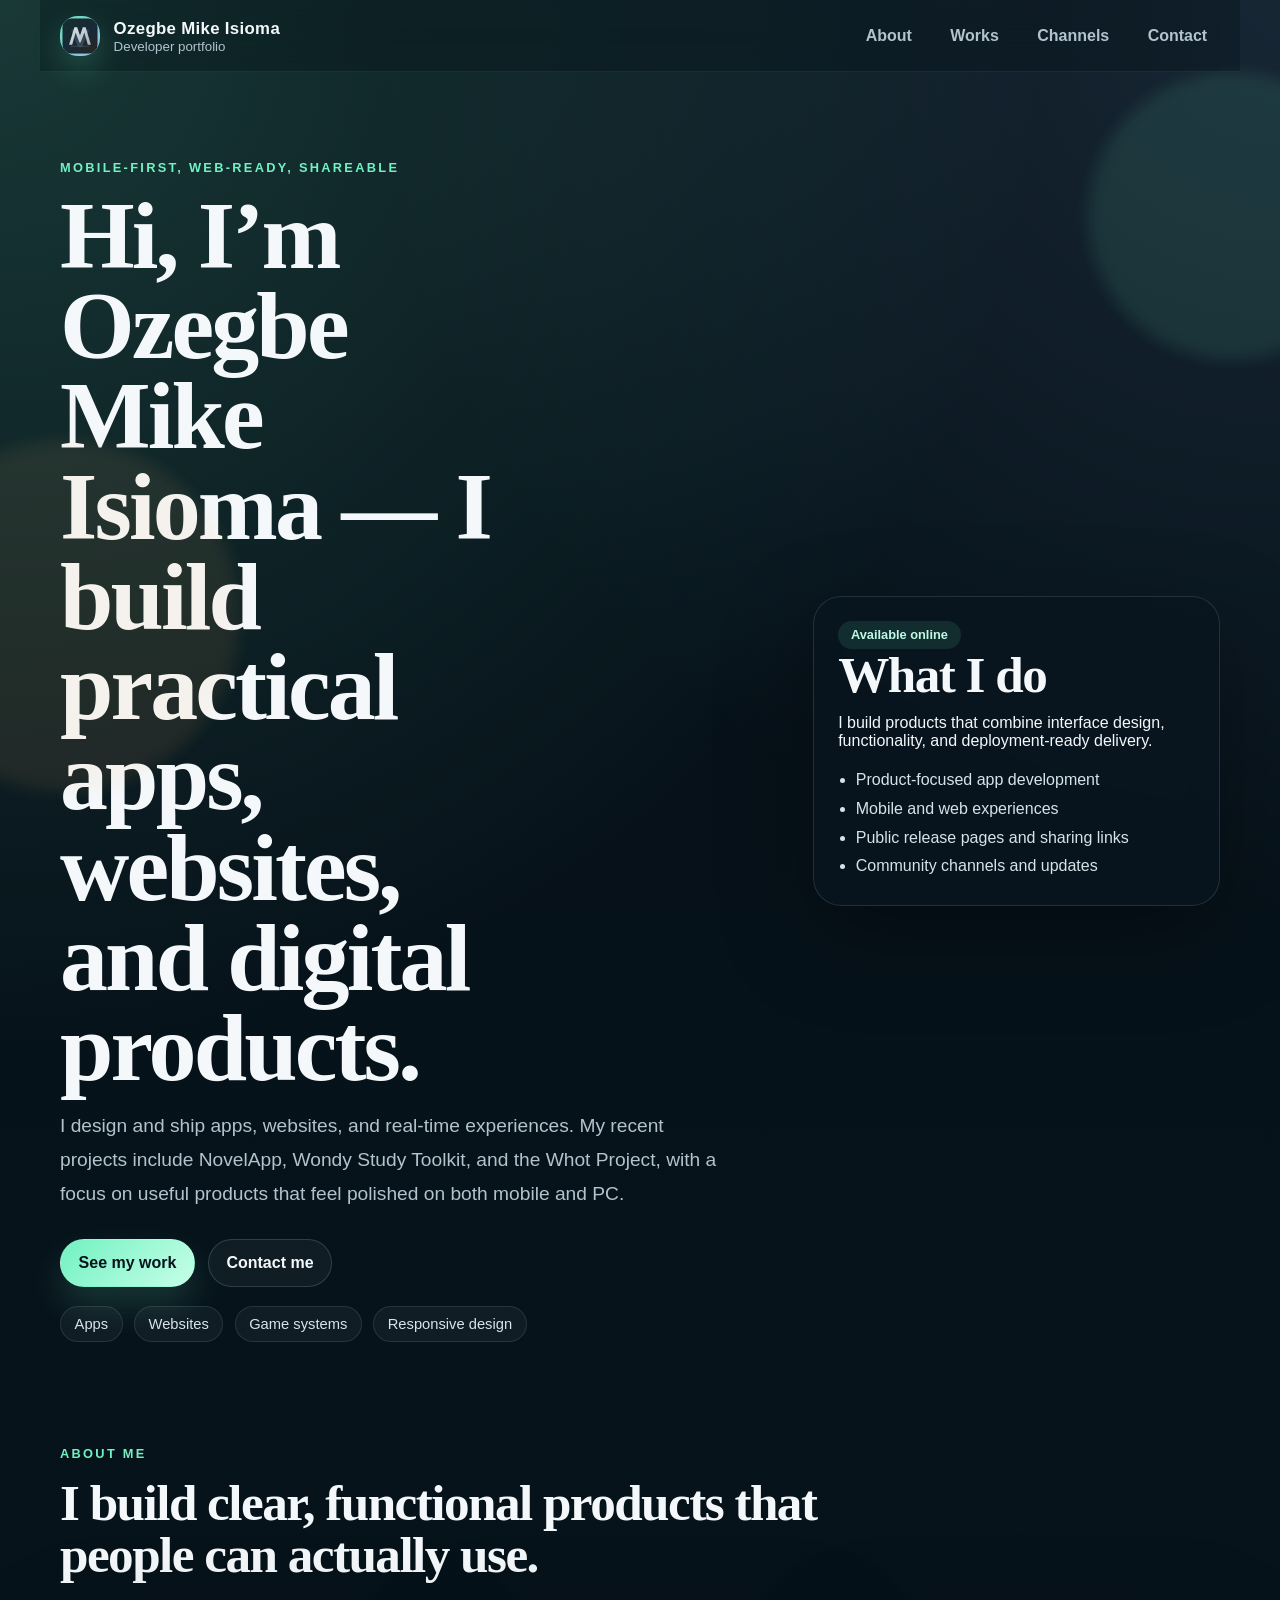
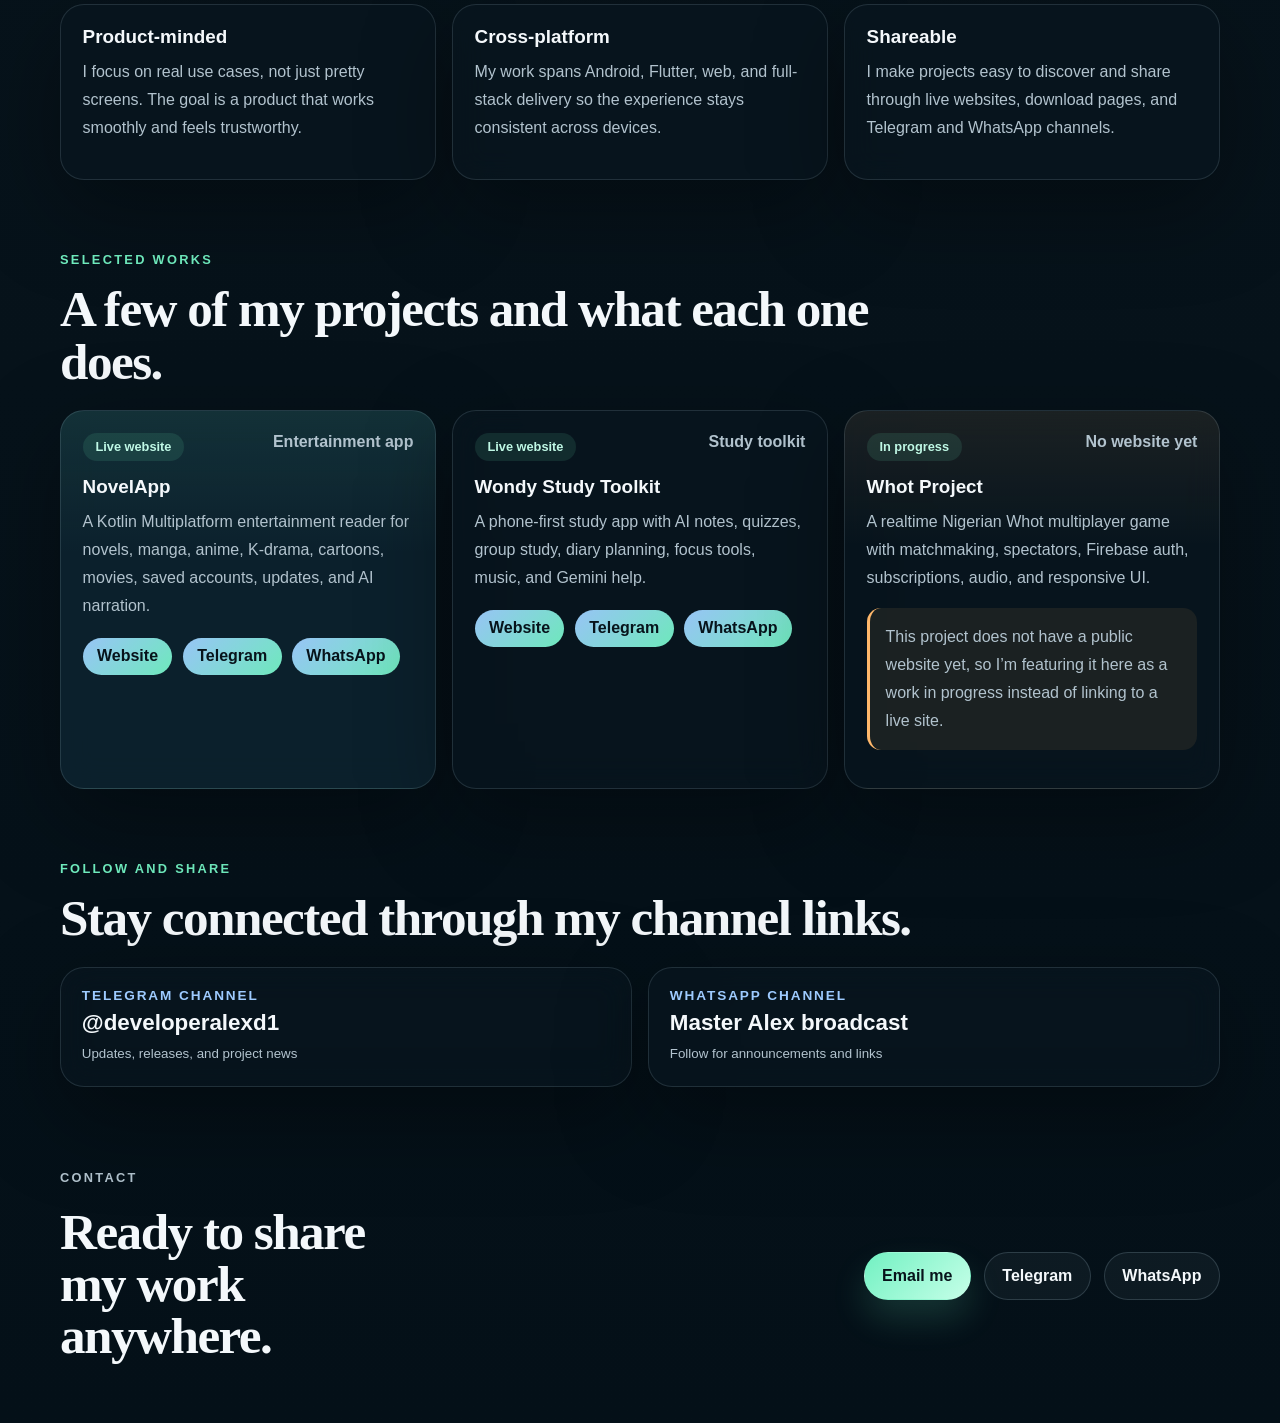
==== index.html @ 872a6bdc "Update portfolio metadata and branding" ====
<!doctype html>
<html lang="en">

<head>
    <meta charset="utf-8" />
    <meta name="viewport" content="width=device-width, initial-scale=1" />
    <meta name="robots" content="index, follow" />
    <meta name="googlebot" content="index, follow" />
    <meta name="description" content="Ozegbe Mike Isioma builds mobile and web products, including NovelApp, Wondy Study Toolkit, and the Whot Project." />
    <meta name="theme-color" content="#07131b" />
    <meta property="og:title" content="Ozegbe Mike Isioma | Builder of Apps, Websites, and Games" />
    <meta name="twitter:title" content="Ozegbe Mike Isioma | Builder of Apps, Websites, and Games" />
    <title>Ozegbe Mike Isioma | Builder of Apps, Websites, and Games</title>
    <link rel="icon" href="logo.svg" type="image/svg+xml" />
    <link rel="stylesheet" href="styles.css" />
</head>

<body>
    <div class="page-shell">
        <header class="topbar">
            <a class="brand" href="#top">
                <img class="brand-mark" src="logo.svg" alt="Ozegbe Mike Isioma logo" width="40" height="40" />
                <span>
            <strong>Ozegbe Mike Isioma</strong>
            <small>Developer portfolio</small>
          </span>
            </a>
            <nav class="nav-links" aria-label="Primary">
                <a href="#about">About</a>
                <a href="#works">Works</a>
                <a href="#channels">Channels</a>
                <a href="#contact">Contact</a>
            </nav>
        </header>

        <main id="top">
            <section class="hero">
                <div class="hero-copy">
                    <p class="eyebrow">Mobile-first, web-ready, shareable</p>
                    <h1>Hi, I’m Ozegbe Mike Isioma — I build practical apps, websites, and digital products.</h1>
                    <p class="hero-text">
                        I design and ship apps, websites, and real-time experiences. My recent projects include NovelApp, Wondy Study Toolkit, and the Whot Project, with a focus on useful products that feel polished on both mobile and PC.
                    </p>
                    <div class="hero-actions">
                        <a class="button button-primary" href="#works">See my work</a>
                        <a class="button button-secondary" href="#contact">Contact me</a>
                    </div>
                    <div class="hero-pills" aria-label="Quick facts">
                        <span>Apps</span>
                        <span>Websites</span>
                        <span>Game systems</span>
                        <span>Responsive design</span>
                    </div>
                </div>

                <aside class="hero-card" aria-label="Profile summary">
                    <div class="card-badge">Available online</div>
                    <h2>What I do</h2>
                    <p>
                        I build products that combine interface design, functionality, and deployment-ready delivery.
                    </p>
                    <ul class="summary-list">
                        <li>Product-focused app development</li>
                        <li>Mobile and web experiences</li>
                        <li>Public release pages and sharing links</li>
                        <li>Community channels and updates</li>
                    </ul>
                </aside>
            </section>

            <section class="section" id="about">
                <div class="section-heading">
                    <p class="eyebrow">About me</p>
                    <h2>I build clear, functional products that people can actually use.</h2>
                </div>
                <div class="about-grid">
                    <article class="info-card">
                        <h3>Product-minded</h3>
                        <p>
                            I focus on real use cases, not just pretty screens. The goal is a product that works smoothly and feels trustworthy.
                        </p>
                    </article>
                    <article class="info-card">
                        <h3>Cross-platform</h3>
                        <p>
                            My work spans Android, Flutter, web, and full-stack delivery so the experience stays consistent across devices.
                        </p>
                    </article>
                    <article class="info-card">
                        <h3>Shareable</h3>
                        <p>
                            I make projects easy to discover and share through live websites, download pages, and Telegram and WhatsApp channels.
                        </p>
                    </article>
                </div>
            </section>

            <section class="section" id="works">
                <div class="section-heading">
                    <p class="eyebrow">Selected works</p>
                    <h2>A few of my projects and what each one does.</h2>
                </div>

                <div class="works-grid">
                    <article class="work-card work-card-primary">
                        <div class="work-header">
                            <span class="work-tag">Live website</span>
                            <span class="work-meta">Entertainment app</span>
                        </div>
                        <h3>NovelApp</h3>
                        <p>
                            A Kotlin Multiplatform entertainment reader for novels, manga, anime, K-drama, cartoons, movies, saved accounts, updates, and AI narration.
                        </p>
                        <div class="work-links">
                            <a href="https://novelapp1.onrender.com" target="_blank" rel="noopener noreferrer">Website</a>
                            <a href="https://t.me/developeralexd1" target="_blank" rel="noopener noreferrer">Telegram</a>
                            <a href="https://whatsapp.com/channel/0029Vb8fgDa2P59cCnEkWW3I" target="_blank" rel="noopener noreferrer">WhatsApp</a>
                        </div>
                    </article>

                    <article class="work-card">
                        <div class="work-header">
                            <span class="work-tag">Live website</span>
                            <span class="work-meta">Study toolkit</span>
                        </div>
                        <h3>Wondy Study Toolkit</h3>
                        <p>
                            A phone-first study app with AI notes, quizzes, group study, diary planning, focus tools, music, and Gemini help.
                        </p>
                        <div class="work-links">
                            <a href="https://wondystudykit.onrender.com" target="_blank" rel="noopener noreferrer">Website</a>
                            <a href="https://t.me/developeralexd1" target="_blank" rel="noopener noreferrer">Telegram</a>
                            <a href="https://whatsapp.com/channel/0029Vb8fgDa2P59cCnEkWW3I" target="_blank" rel="noopener noreferrer">WhatsApp</a>
                        </div>
                    </article>

                    <article class="work-card work-card-muted">
                        <div class="work-header">
                            <span class="work-tag">In progress</span>
                            <span class="work-meta">No website yet</span>
                        </div>
                        <h3>Whot Project</h3>
                        <p>
                            A realtime Nigerian Whot multiplayer game with matchmaking, spectators, Firebase auth, subscriptions, audio, and responsive UI.
                        </p>
                        <p class="note">
                            This project does not have a public website yet, so I’m featuring it here as a work in progress instead of linking to a live site.
                        </p>
                    </article>
                </div>
            </section>

            <section class="section section-split" id="channels">
                <div class="section-heading">
                    <p class="eyebrow">Follow and share</p>
                    <h2>Stay connected through my channel links.</h2>
                </div>

                <div class="channel-grid">
                    <a class="channel-card" href="https://t.me/developeralexd1" target="_blank" rel="noopener noreferrer">
                        <span>Telegram channel</span>
                        <strong>@developeralexd1</strong>
                        <small>Updates, releases, and project news</small>
                    </a>
                    <a class="channel-card" href="https://whatsapp.com/channel/0029Vb8fgDa2P59cCnEkWW3I" target="_blank" rel="noopener noreferrer">
                        <span>WhatsApp channel</span>
                        <strong>Master Alex broadcast</strong>
                        <small>Follow for announcements and links</small>
                    </a>
                </div>
            </section>
        </main>

        <footer class="footer" id="contact">
            <div>
                <p class="eyebrow">Contact</p>
                <h2>Ready to share my work anywhere.</h2>
            </div>
            <div class="footer-actions">
                <a class="button button-primary" href="mailto:masteralexleoreevesd1@gmail.com">Email me</a>
                <a class="button button-secondary" href="https://t.me/developeralexd1" target="_blank" rel="noopener noreferrer">Telegram</a>
                <a class="button button-secondary" href="https://whatsapp.com/channel/0029Vb8fgDa2P59cCnEkWW3I" target="_blank" rel="noopener noreferrer">WhatsApp</a>
            </div>
        </footer>
    </div>
</body>

</html>
---- styles.css ----
:root {
    color-scheme: dark;
    --bg: #07131b;
    --bg-alt: #0d1d29;
    --panel: rgba(9, 22, 31, 0.76);
    --panel-strong: rgba(13, 34, 46, 0.92);
    --line: rgba(188, 219, 229, 0.14);
    --text: #f4f8fb;
    --muted: #b2c3ce;
    --accent: #72f1c2;
    --accent-2: #ffb86b;
    --accent-3: #9ecbff;
    --shadow: 0 30px 90px rgba(0, 0, 0, 0.35);
}

* {
    box-sizing: border-box;
}

html {
    scroll-behavior: smooth;
}

body {
    margin: 0;
    min-height: 100vh;
    color: var(--text);
    background: radial-gradient(circle at top left, rgba(114, 241, 194, 0.18), transparent 32%), radial-gradient(circle at top right, rgba(158, 203, 255, 0.12), transparent 28%), linear-gradient(180deg, #051018 0%, var(--bg) 48%, #041018 100%);
    font-family: "Avenir Next", "Segoe UI", "Trebuchet MS", sans-serif;
}

a {
    color: inherit;
}

.page-shell {
    position: relative;
    overflow: hidden;
}

.page-shell::before,
.page-shell::after {
    content: "";
    position: fixed;
    inset: auto;
    pointer-events: none;
    filter: blur(8px);
    opacity: 0.85;
}

.page-shell::before {
    top: 8%;
    right: -6rem;
    width: 18rem;
    height: 18rem;
    border-radius: 50%;
    background: rgba(114, 241, 194, 0.12);
}

.page-shell::after {
    bottom: 12%;
    left: -7rem;
    width: 22rem;
    height: 22rem;
    border-radius: 50%;
    background: rgba(255, 184, 107, 0.1);
}

.topbar,
.hero,
.section,
.footer {
    width: min(1160px, calc(100% - 32px));
    margin: 0 auto;
}

.topbar {
    display: flex;
    align-items: center;
    justify-content: space-between;
    gap: 1rem;
    position: sticky;
    top: 0;
    z-index: 10;
    padding: 1rem 0;
    backdrop-filter: blur(18px);
}

.topbar::before {
    content: "";
    position: absolute;
    inset: 0 -20px;
    border-bottom: 1px solid rgba(188, 219, 229, 0.08);
    background: rgba(5, 16, 24, 0.32);
    z-index: -1;
}

.brand {
    display: inline-flex;
    align-items: center;
    gap: 0.85rem;
    text-decoration: none;
}

.brand strong {
    display: block;
    font-size: 1.05rem;
    letter-spacing: 0.02em;
}

.brand small {
    display: block;
    color: var(--muted);
}

.brand-mark {
    width: 2.5rem;
    height: 2.5rem;
    border-radius: 18px;
    display: block;
    object-fit: cover;
    background: linear-gradient(135deg, rgba(114, 241, 194, 0.92), rgba(158, 203, 255, 0.92));
    box-shadow: 0 12px 30px rgba(114, 241, 194, 0.22);
}

.nav-links {
    display: flex;
    flex-wrap: wrap;
    gap: 0.8rem;
}

.nav-links a {
    color: var(--muted);
    text-decoration: none;
    font-weight: 600;
    padding: 0.55rem 0.8rem;
    border-radius: 999px;
    transition: color 160ms ease, background 160ms ease;
}

.nav-links a:hover,
.nav-links a:focus-visible {
    color: var(--text);
    background: rgba(188, 219, 229, 0.08);
}

.hero {
    display: grid;
    grid-template-columns: minmax(0, 1.3fr) minmax(280px, 0.75fr);
    gap: clamp(1.5rem, 4vw, 3rem);
    align-items: center;
    padding: clamp(2.5rem, 7vw, 5.5rem) 0 2rem;
}

.eyebrow {
    margin: 0 0 1rem;
    color: var(--accent);
    font-size: 0.8rem;
    letter-spacing: 0.18em;
    text-transform: uppercase;
    font-weight: 800;
}

h1,
h2,
h3,
p {
    margin-top: 0;
}

h1,
h2 {
    font-family: "Iowan Old Style", "Palatino Linotype", "Book Antiqua", Georgia, serif;
    letter-spacing: -0.03em;
}

h1 {
    margin-bottom: 1rem;
    font-size: clamp(3rem, 7.5vw, 6.9rem);
    line-height: 0.94;
    max-width: 10ch;
}

h2 {
    margin-bottom: 0.8rem;
    font-size: clamp(2rem, 4vw, 3.5rem);
    line-height: 1.02;
}

h3 {
    margin-bottom: 0.6rem;
    font-size: 1.18rem;
}

.hero-text,
.info-card p,
.work-card p,
.channel-card small,
.footer p {
    color: var(--muted);
    line-height: 1.75;
}

.hero-text {
    font-size: clamp(1.02rem, 1.5vw, 1.2rem);
    max-width: 62ch;
}

.hero-actions,
.footer-actions {
    display: flex;
    flex-wrap: wrap;
    gap: 0.8rem;
    margin: 1.8rem 0 1.2rem;
}

.button {
    display: inline-flex;
    align-items: center;
    justify-content: center;
    min-height: 3rem;
    padding: 0 1.1rem;
    border-radius: 999px;
    text-decoration: none;
    font-weight: 700;
    border: 1px solid transparent;
    transition: transform 160ms ease, background 160ms ease, border-color 160ms ease;
}

.button:hover,
.button:focus-visible {
    transform: translateY(-1px);
}

.button-primary {
    color: #07131b;
    background: linear-gradient(135deg, var(--accent), #c6ffe8);
    box-shadow: 0 18px 35px rgba(114, 241, 194, 0.16);
}

.button-secondary {
    color: var(--text);
    border-color: rgba(188, 219, 229, 0.18);
    background: rgba(188, 219, 229, 0.05);
}

.hero-pills {
    display: flex;
    flex-wrap: wrap;
    gap: 0.7rem;
}

.hero-pills span {
    padding: 0.55rem 0.85rem;
    border-radius: 999px;
    border: 1px solid rgba(188, 219, 229, 0.12);
    background: rgba(188, 219, 229, 0.05);
    color: #d7e5ea;
    font-size: 0.92rem;
}

.hero-card,
.info-card,
.work-card,
.channel-card {
    border: 1px solid var(--line);
    background: var(--panel);
    backdrop-filter: blur(16px);
    box-shadow: var(--shadow);
}

.hero-card {
    padding: 1.5rem;
    border-radius: 28px;
}

.card-badge,
.work-tag {
    display: inline-flex;
    align-items: center;
    gap: 0.35rem;
    padding: 0.42rem 0.8rem;
    border-radius: 999px;
    background: rgba(114, 241, 194, 0.11);
    color: #bff8e5;
    font-size: 0.8rem;
    font-weight: 700;
}

.summary-list {
    margin: 1rem 0 0;
    padding-left: 1.1rem;
    color: #d6e4e9;
    line-height: 1.8;
}

.section {
    padding: clamp(2.5rem, 6vw, 4.5rem) 0 0;
}

.section-heading {
    margin-bottom: 1.4rem;
    max-width: 54rem;
}

.about-grid,
.works-grid,
.channel-grid {
    display: grid;
    gap: 1rem;
}

.about-grid {
    grid-template-columns: repeat(3, minmax(0, 1fr));
}

.info-card,
.work-card,
.channel-card {
    border-radius: 24px;
}

.info-card {
    padding: 1.35rem;
}

.works-grid {
    grid-template-columns: repeat(3, minmax(0, 1fr));
}

.work-card {
    padding: 1.35rem;
}

.work-card-primary {
    background: linear-gradient(180deg, rgba(114, 241, 194, 0.08), transparent 38%), var(--panel-strong);
}

.work-card-muted {
    background: linear-gradient(180deg, rgba(255, 184, 107, 0.08), transparent 36%), var(--panel);
}

.work-header {
    display: flex;
    flex-wrap: wrap;
    justify-content: space-between;
    gap: 0.75rem;
    margin-bottom: 0.95rem;
}

.work-meta {
    color: var(--muted);
    font-weight: 700;
}

.work-links {
    display: flex;
    flex-wrap: wrap;
    gap: 0.65rem;
    margin-top: 1.1rem;
}

.work-links a {
    text-decoration: none;
    color: #07131b;
    background: linear-gradient(135deg, rgba(158, 203, 255, 0.96), rgba(114, 241, 194, 0.96));
    padding: 0.6rem 0.9rem;
    border-radius: 999px;
    font-weight: 700;
}

.note {
    margin-top: 1rem;
    padding: 0.95rem 1rem;
    border-left: 3px solid var(--accent-2);
    background: rgba(255, 184, 107, 0.08);
    border-radius: 14px;
    color: #f0d8b8;
}

.channel-grid {
    grid-template-columns: repeat(2, minmax(0, 1fr));
}

.channel-card {
    display: grid;
    gap: 0.4rem;
    padding: 1.3rem;
    text-decoration: none;
    transition: transform 160ms ease, border-color 160ms ease;
}

.channel-card:hover,
.channel-card:focus-visible {
    transform: translateY(-2px);
    border-color: rgba(114, 241, 194, 0.42);
}

.channel-card span {
    color: var(--accent-3);
    font-size: 0.85rem;
    letter-spacing: 0.14em;
    text-transform: uppercase;
    font-weight: 800;
}

.channel-card strong {
    font-size: 1.4rem;
}

.footer {
    display: flex;
    align-items: center;
    justify-content: space-between;
    gap: 1rem;
    padding: clamp(2.5rem, 7vw, 5rem) 0 3rem;
}

.footer h2 {
    max-width: 14ch;
}

@media (max-width: 920px) {
    .hero,
    .footer {
        grid-template-columns: 1fr;
        display: grid;
    }
    .about-grid,
    .works-grid {
        grid-template-columns: 1fr;
    }
    .channel-grid {
        grid-template-columns: 1fr;
    }
    .footer {
        justify-content: start;
    }
}

@media (max-width: 640px) {
    .topbar {
        align-items: flex-start;
        flex-direction: column;
    }
    .nav-links {
        width: 100%;
        gap: 0.45rem;
    }
    .nav-links a {
        padding-inline: 0;
    }
    .hero {
        padding-top: 1.8rem;
    }
    h1 {
        max-width: none;
    }
    .hero-card,
    .info-card,
    .work-card,
    .channel-card {
        border-radius: 20px;
    }
    .footer-actions,
    .hero-actions {
        flex-direction: column;
        align-items: stretch;
    }
}
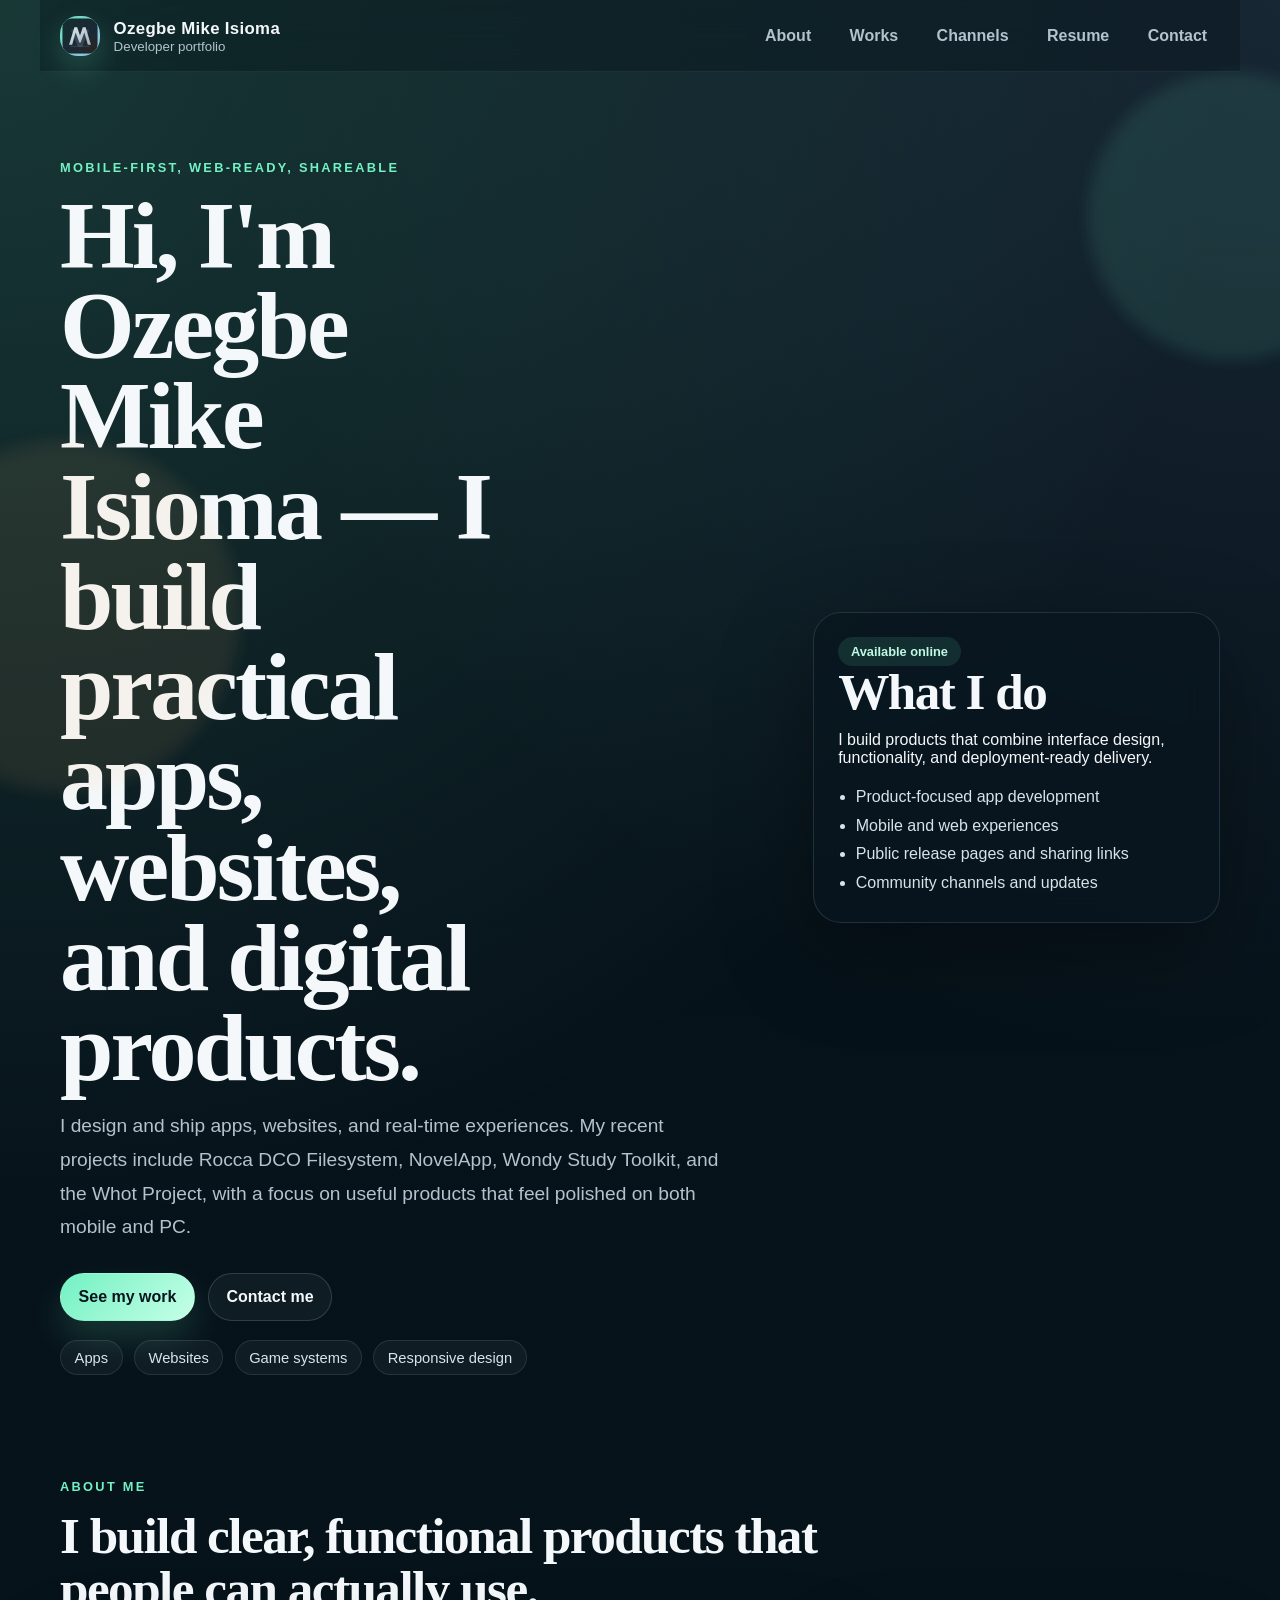
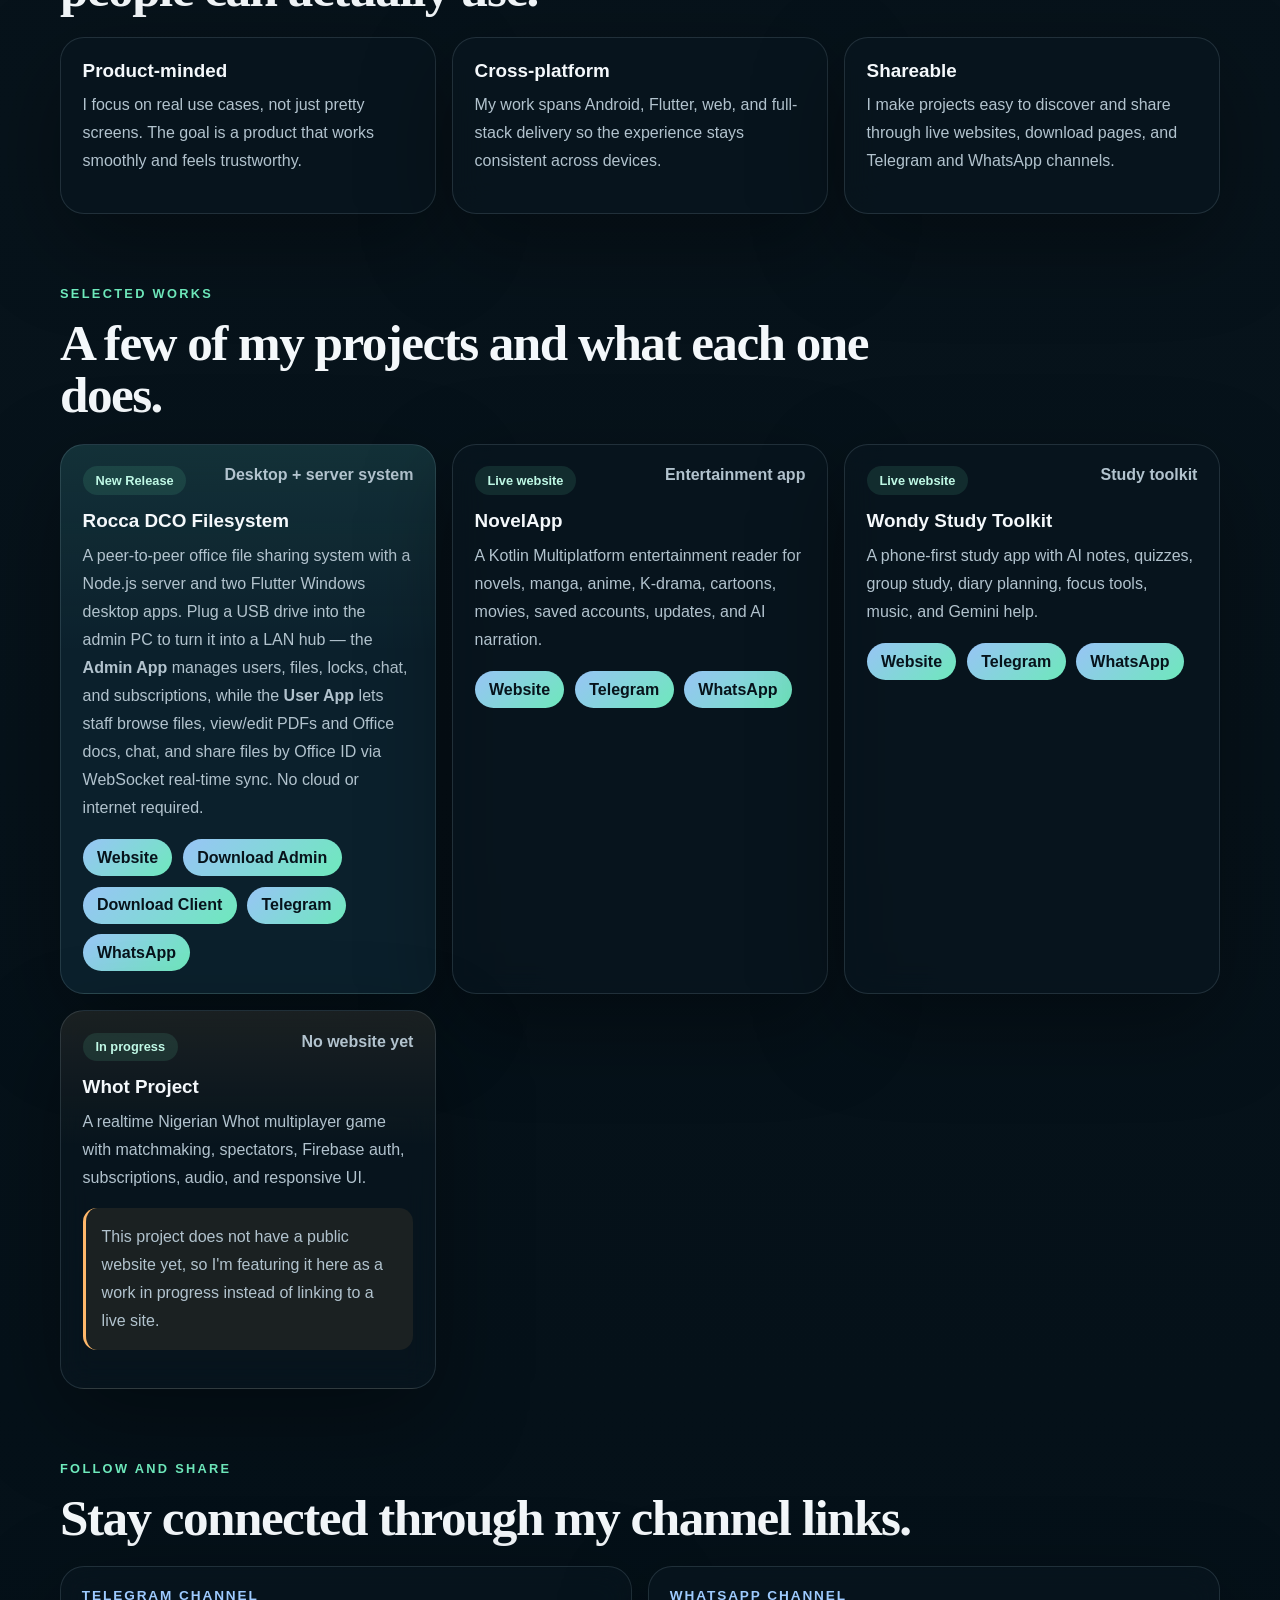
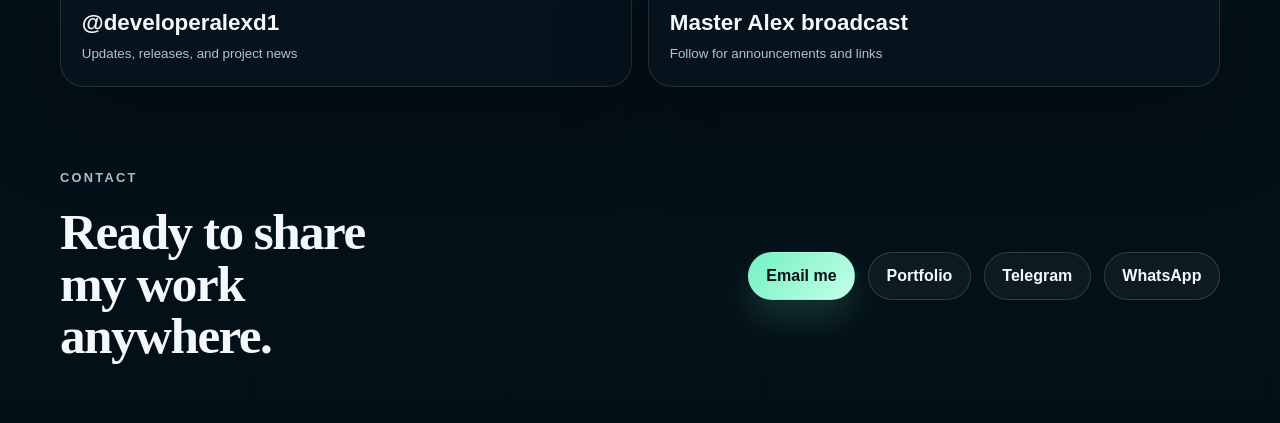
==== commit 5d67966c: "Add Rocca DCO portfolio updates, resume page with passport photo, and WhatsApp contact" ====
--- a/index.html
+++ b/index.html
@@ -6,7 +6,7 @@
     <meta name="viewport" content="width=device-width, initial-scale=1" />
     <meta name="robots" content="index, follow" />
     <meta name="googlebot" content="index, follow" />
-    <meta name="description" content="Ozegbe Mike Isioma builds mobile and web products, including NovelApp, Wondy Study Toolkit, and the Whot Project." />
+    <meta name="description" content="Ozegbe Mike Isioma builds mobile and web products, including Rocca DCO Filesystem, NovelApp, Wondy Study Toolkit, and the Whot Project." />
     <meta name="theme-color" content="#07131b" />
     <meta property="og:title" content="Ozegbe Mike Isioma | Builder of Apps, Websites, and Games" />
     <meta name="twitter:title" content="Ozegbe Mike Isioma | Builder of Apps, Websites, and Games" />
@@ -29,6 +29,7 @@
                 <a href="#about">About</a>
                 <a href="#works">Works</a>
                 <a href="#channels">Channels</a>
+                <a href="resume.html">Resume</a>
                 <a href="#contact">Contact</a>
             </nav>
         </header>
@@ -37,9 +38,9 @@
             <section class="hero">
                 <div class="hero-copy">
                     <p class="eyebrow">Mobile-first, web-ready, shareable</p>
-                    <h1>Hi, I’m Ozegbe Mike Isioma — I build practical apps, websites, and digital products.</h1>
+                    <h1>Hi, I'm Ozegbe Mike Isioma — I build practical apps, websites, and digital products.</h1>
                     <p class="hero-text">
-                        I design and ship apps, websites, and real-time experiences. My recent projects include NovelApp, Wondy Study Toolkit, and the Whot Project, with a focus on useful products that feel polished on both mobile and PC.
+                        I design and ship apps, websites, and real-time experiences. My recent projects include Rocca DCO Filesystem, NovelApp, Wondy Study Toolkit, and the Whot Project, with a focus on useful products that feel polished on both mobile and PC.
                     </p>
                     <div class="hero-actions">
                         <a class="button button-primary" href="#works">See my work</a>
@@ -102,7 +103,27 @@
                 </div>
 
                 <div class="works-grid">
+                    <!-- Rocca DCO Filesystem -->
                     <article class="work-card work-card-primary">
+                        <div class="work-header">
+                            <span class="work-tag">New Release</span>
+                            <span class="work-meta">Desktop + server system</span>
+                        </div>
+                        <h3>Rocca DCO Filesystem</h3>
+                        <p>
+                            A peer-to-peer office file sharing system with a Node.js server and two Flutter Windows desktop apps. Plug a USB drive into the admin PC to turn it into a LAN hub — the <strong>Admin App</strong> manages users, files, locks,
+                            chat, and subscriptions, while the <strong>User App</strong> lets staff browse files, view/edit PDFs and Office docs, chat, and share files by Office ID via WebSocket real-time sync. No cloud or internet required.
+                        </p>
+                        <div class="work-links">
+                            <a href="https://filesystem-575s.onrender.com" target="_blank" rel="noopener noreferrer">Website</a>
+                            <a href="https://filesystem-575s.onrender.com/Filesystem-admin.exe" target="_blank" rel="noopener noreferrer">Download Admin</a>
+                            <a href="https://filesystem-575s.onrender.com/Filesystem-client.exe" target="_blank" rel="noopener noreferrer">Download Client</a>
+                            <a href="https://t.me/developeralexd1" target="_blank" rel="noopener noreferrer">Telegram</a>
+                            <a href="https://whatsapp.com/channel/0029Vb8fgDa2P59cCnEkWW3I" target="_blank" rel="noopener noreferrer">WhatsApp</a>
+                        </div>
+                    </article>
+
+                    <article class="work-card">
                         <div class="work-header">
                             <span class="work-tag">Live website</span>
                             <span class="work-meta">Entertainment app</span>
@@ -144,7 +165,7 @@
                             A realtime Nigerian Whot multiplayer game with matchmaking, spectators, Firebase auth, subscriptions, audio, and responsive UI.
                         </p>
                         <p class="note">
-                            This project does not have a public website yet, so I’m featuring it here as a work in progress instead of linking to a live site.
+                            This project does not have a public website yet, so I'm featuring it here as a work in progress instead of linking to a live site.
                         </p>
                     </article>
                 </div>
@@ -178,8 +199,9 @@
             </div>
             <div class="footer-actions">
                 <a class="button button-primary" href="mailto:masteralexleoreevesd1@gmail.com">Email me</a>
+                <a class="button button-secondary" href="https://developeralexd1.netlify.app" target="_blank" rel="noopener noreferrer">Portfolio</a>
                 <a class="button button-secondary" href="https://t.me/developeralexd1" target="_blank" rel="noopener noreferrer">Telegram</a>
-                <a class="button button-secondary" href="https://whatsapp.com/channel/0029Vb8fgDa2P59cCnEkWW3I" target="_blank" rel="noopener noreferrer">WhatsApp</a>
+                <a class="button button-secondary" href="https://wa.me/2348071229801" target="_blank" rel="noopener noreferrer">WhatsApp</a>
             </div>
         </footer>
     </div>
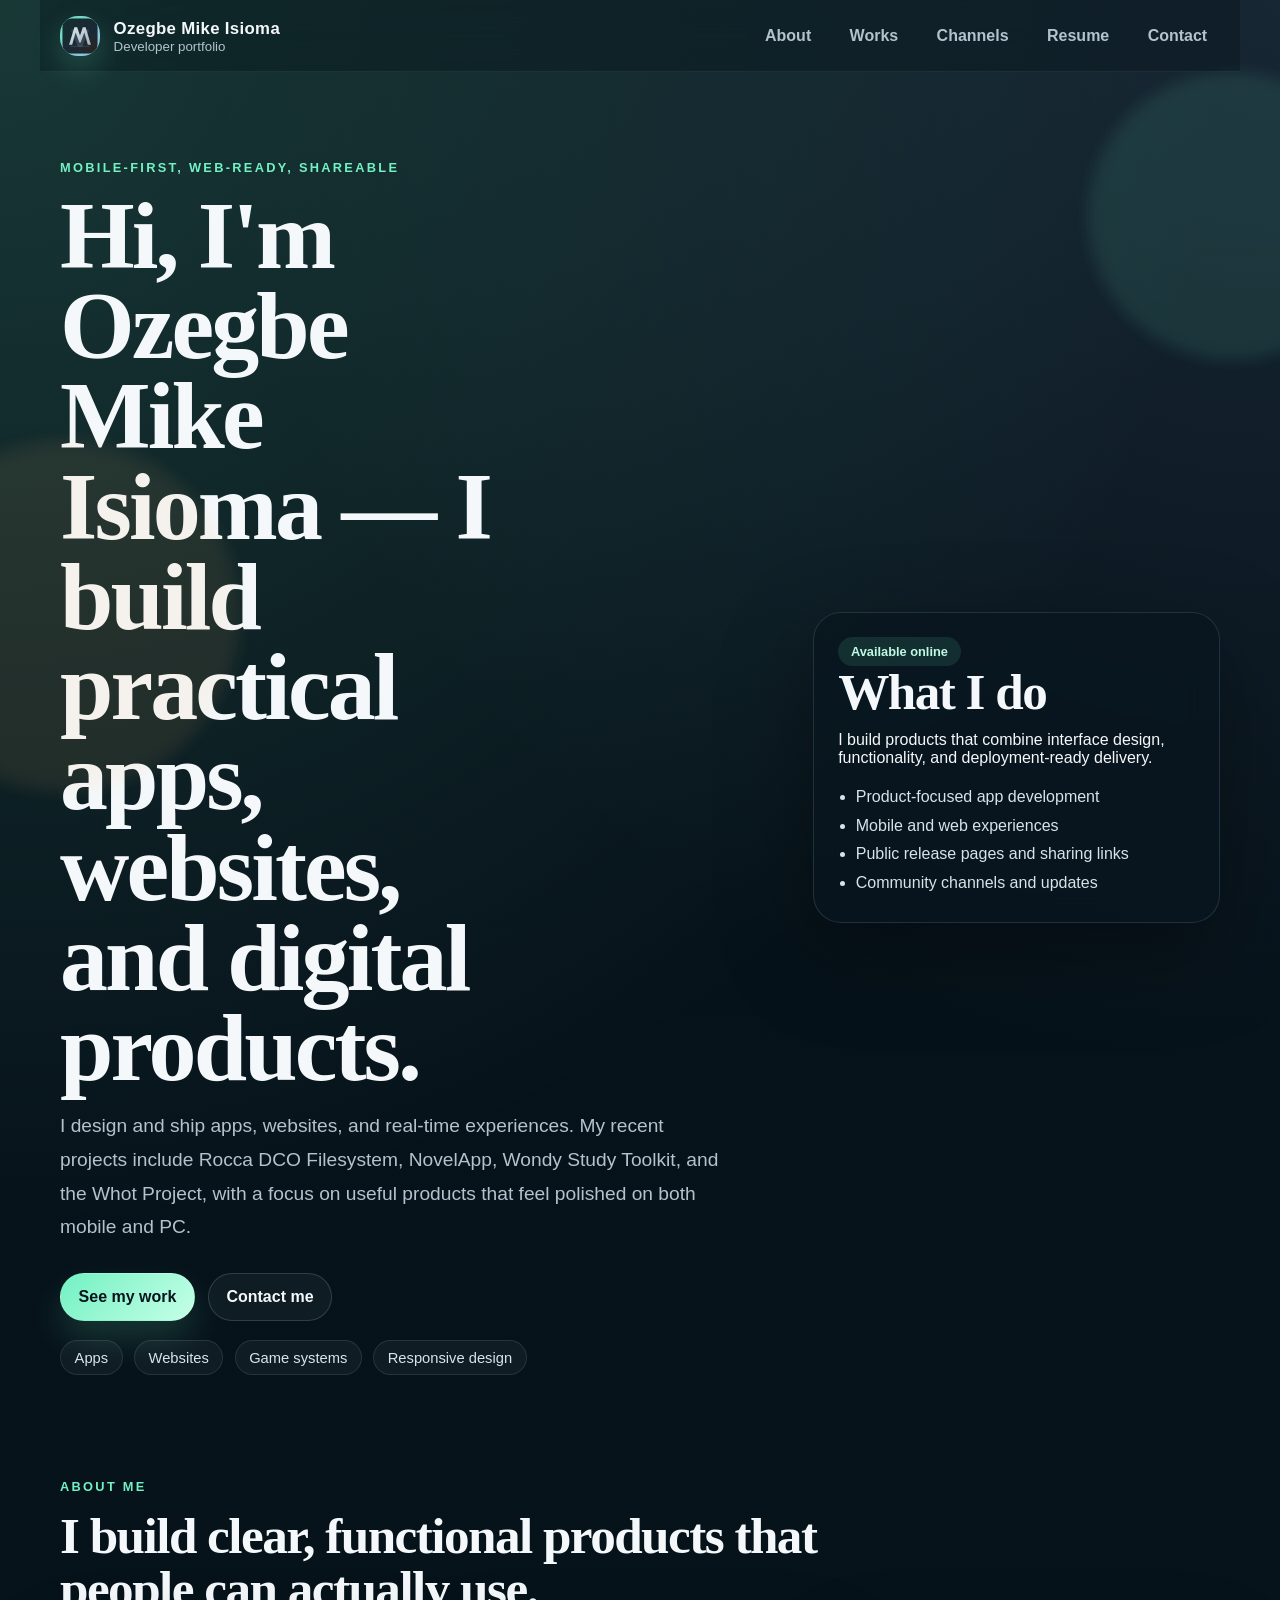
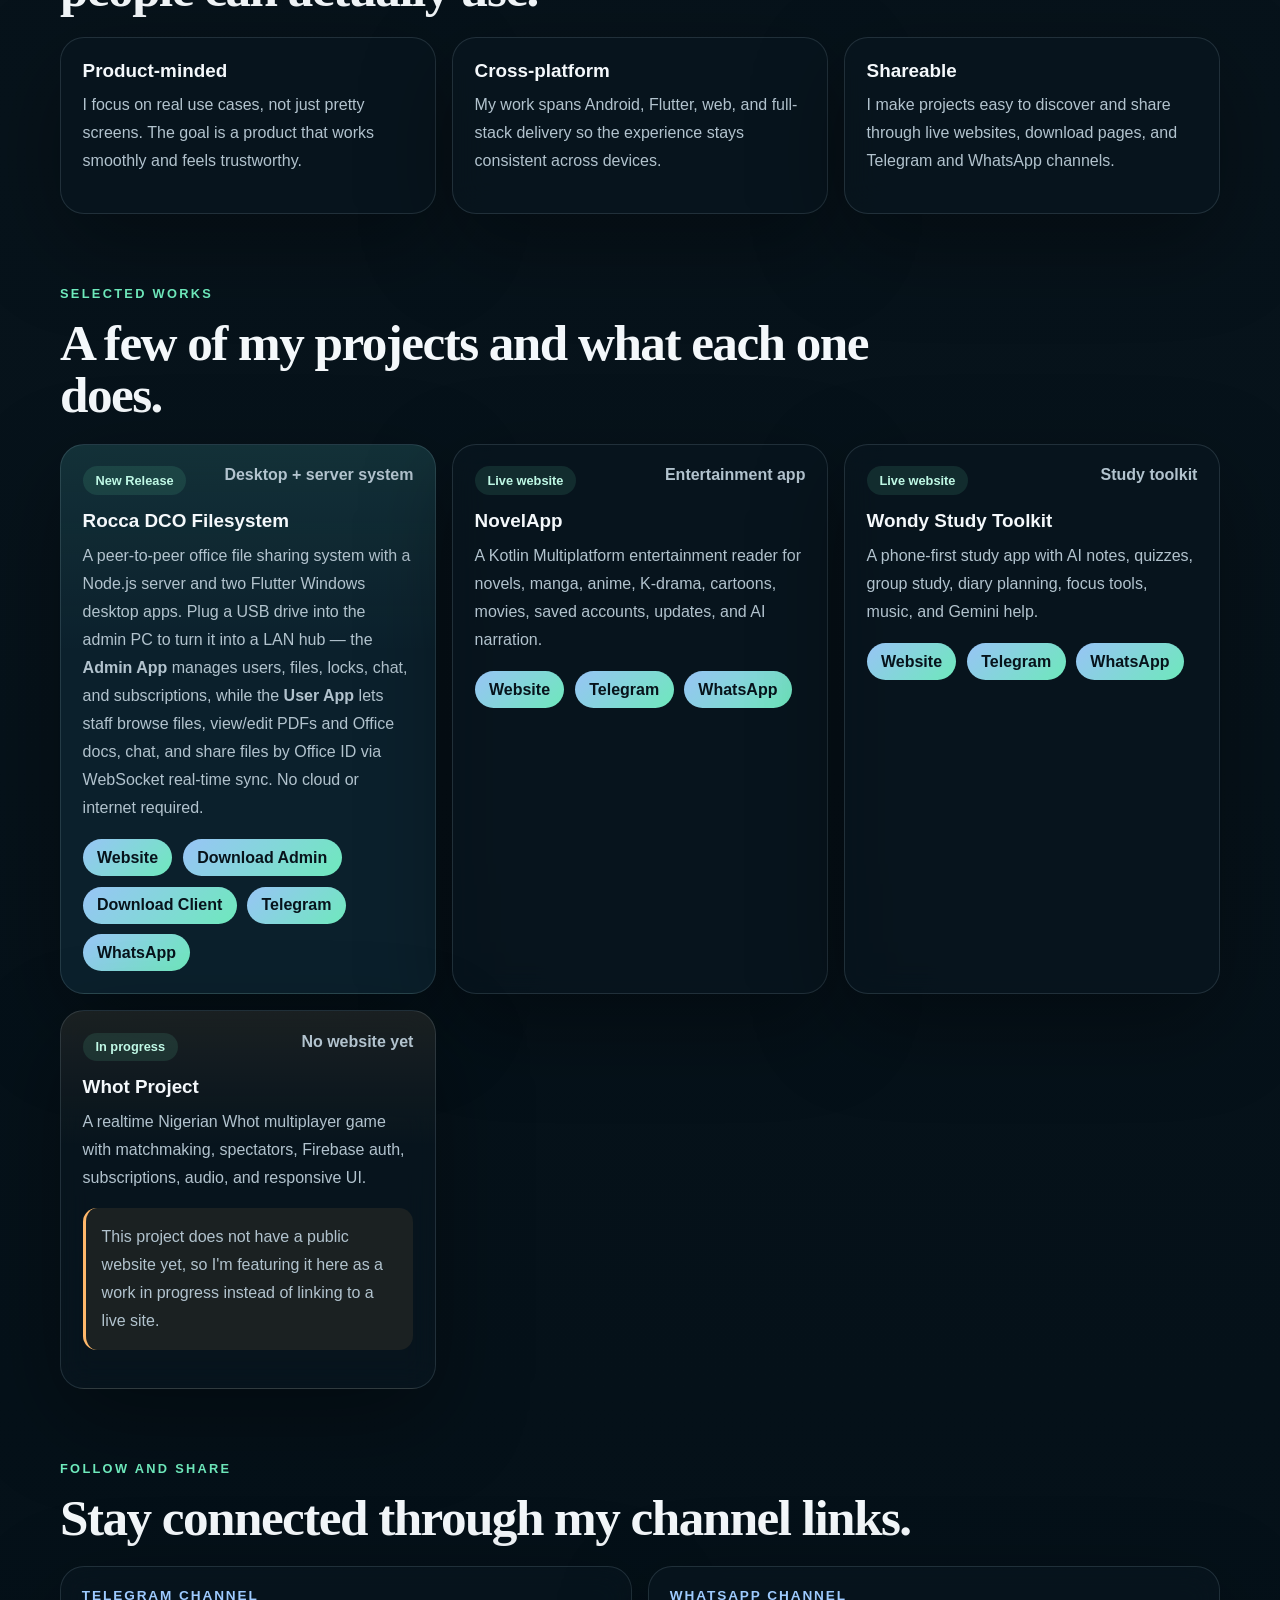
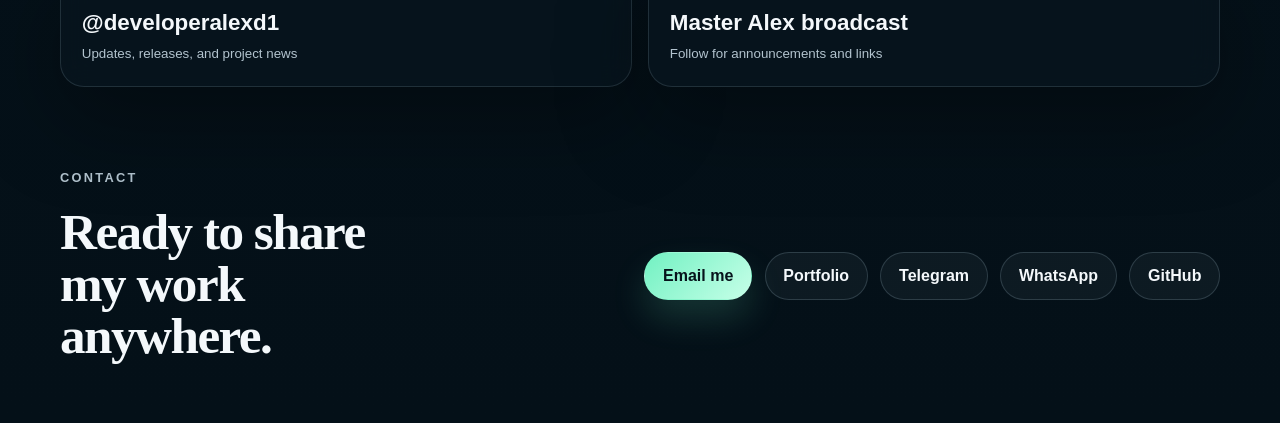
==== commit 8d5eb919: "Add rel=me GitHub link and author meta (Ozegbe Mike Isioma)" ====
--- a/index.html
+++ b/index.html
@@ -7,12 +7,14 @@
     <meta name="robots" content="index, follow" />
     <meta name="googlebot" content="index, follow" />
     <meta name="description" content="Ozegbe Mike Isioma builds mobile and web products, including Rocca DCO Filesystem, NovelApp, Wondy Study Toolkit, and the Whot Project." />
+    <meta name="author" content="Ozegbe Mike Isioma" />
     <meta name="theme-color" content="#07131b" />
     <meta property="og:title" content="Ozegbe Mike Isioma | Builder of Apps, Websites, and Games" />
     <meta name="twitter:title" content="Ozegbe Mike Isioma | Builder of Apps, Websites, and Games" />
     <title>Ozegbe Mike Isioma | Builder of Apps, Websites, and Games</title>
     <link rel="icon" href="logo.svg" type="image/svg+xml" />
     <link rel="stylesheet" href="styles.css" />
+    <link rel="me" href="https://github.com/Alex-Leo-Reeves">
 </head>
 
 <body>
@@ -202,6 +204,7 @@
                 <a class="button button-secondary" href="https://developeralexd1.netlify.app" target="_blank" rel="noopener noreferrer">Portfolio</a>
                 <a class="button button-secondary" href="https://t.me/developeralexd1" target="_blank" rel="noopener noreferrer">Telegram</a>
                 <a class="button button-secondary" href="https://wa.me/2348071229801" target="_blank" rel="noopener noreferrer">WhatsApp</a>
+                <a class="button button-secondary" href="https://github.com/Alex-Leo-Reeves" target="_blank" rel="noopener noreferrer">GitHub</a>
             </div>
         </footer>
     </div>
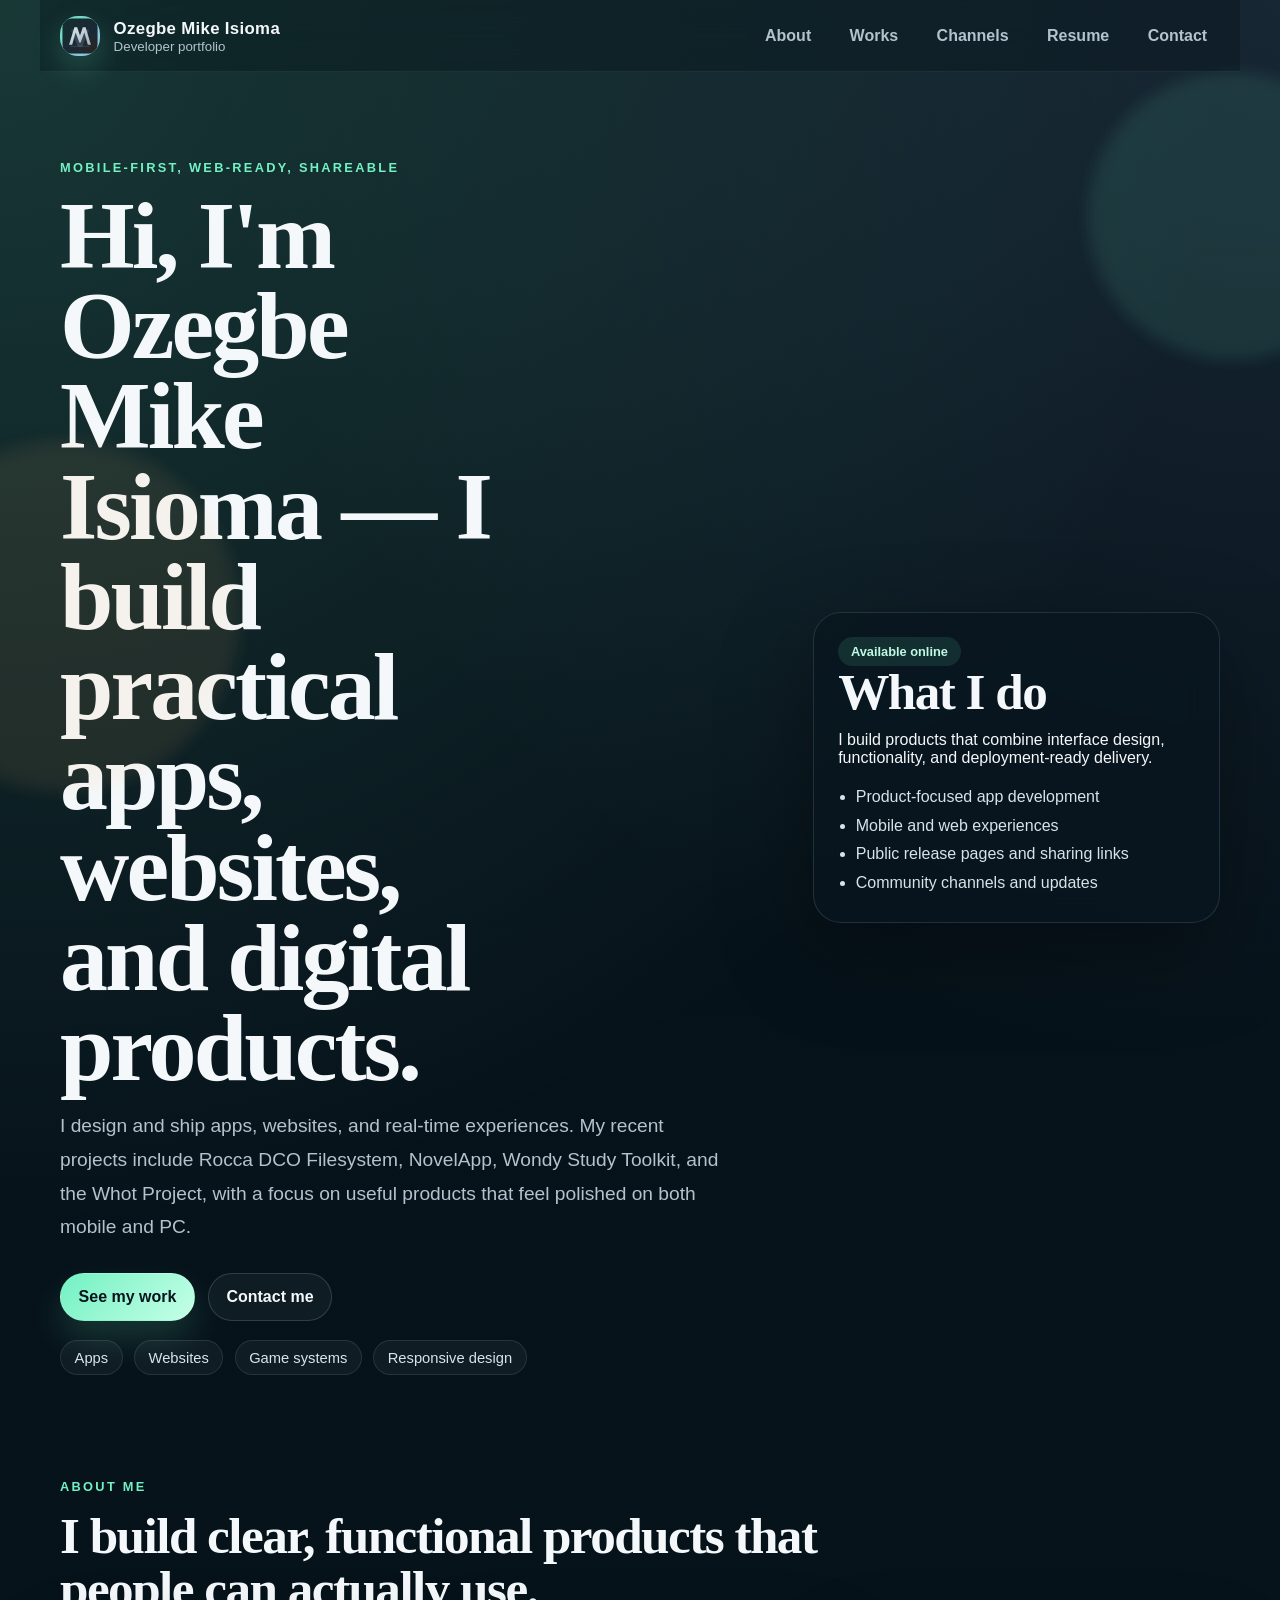
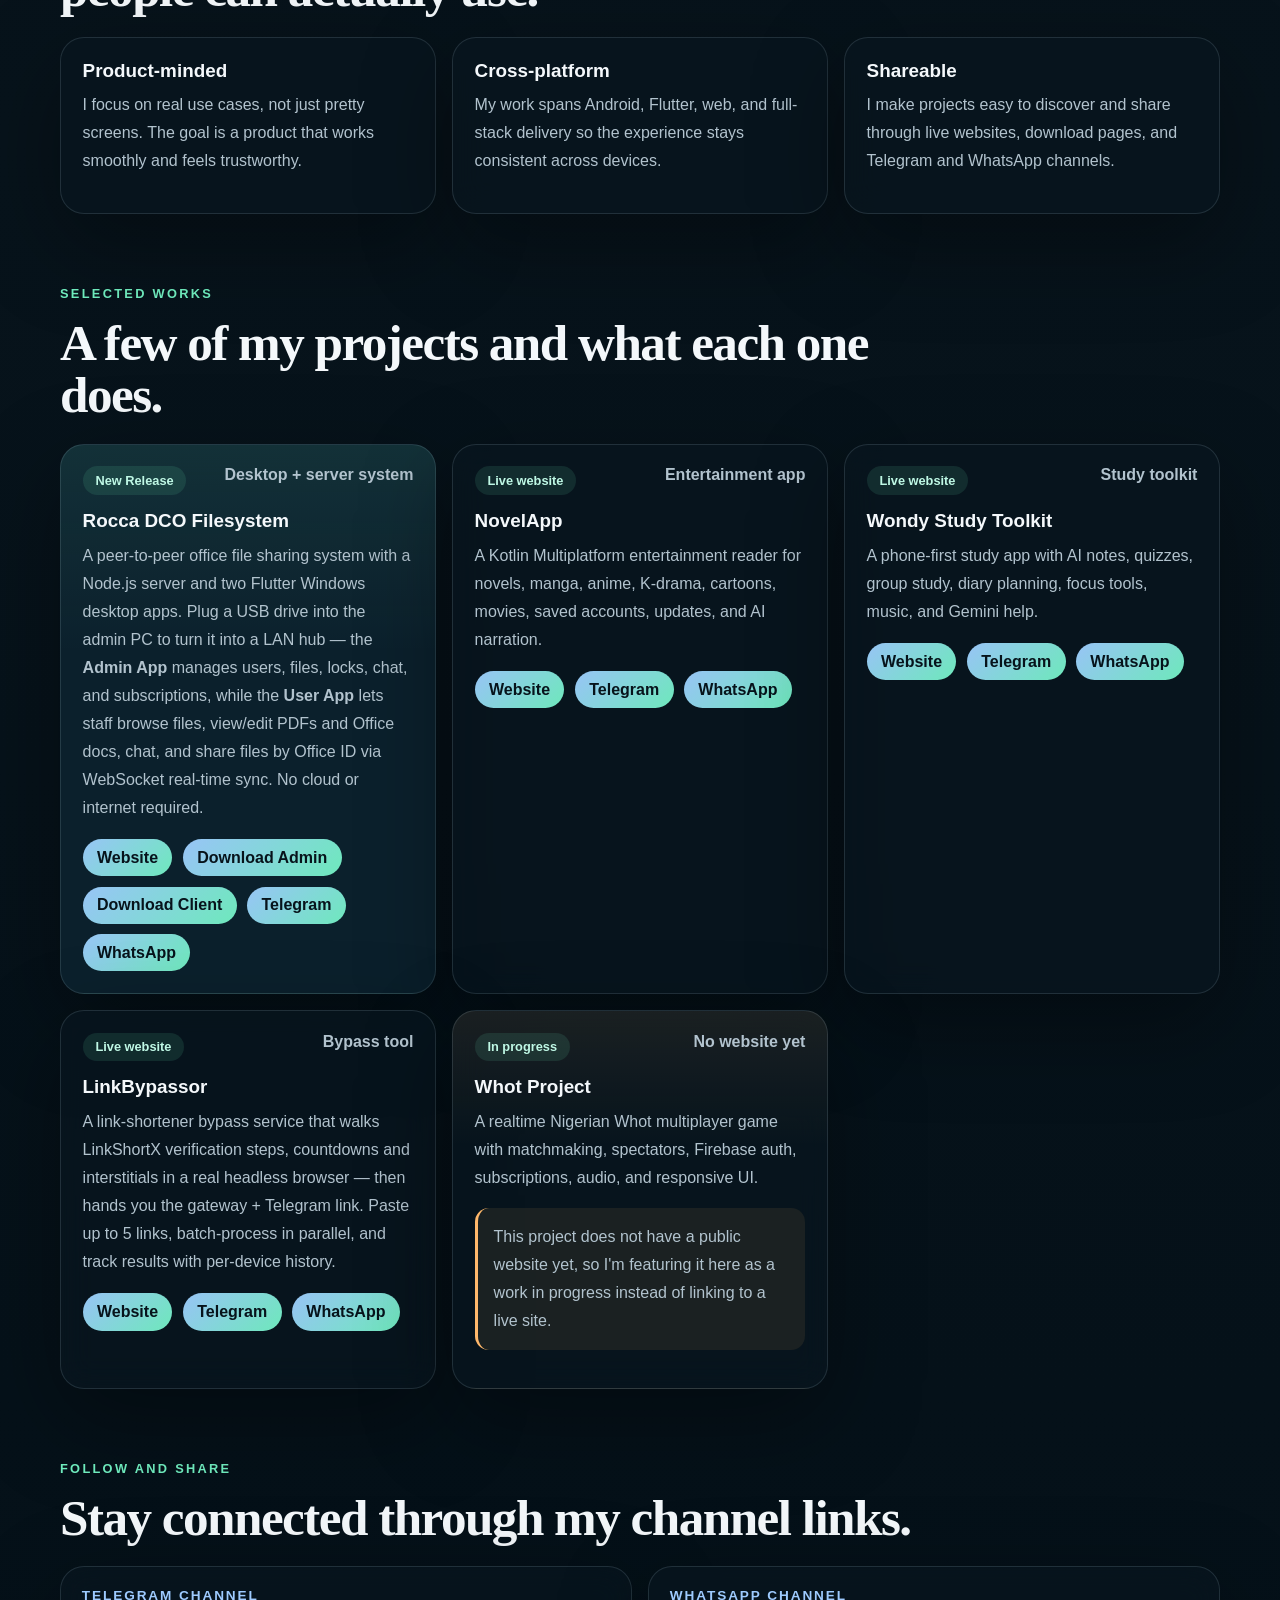
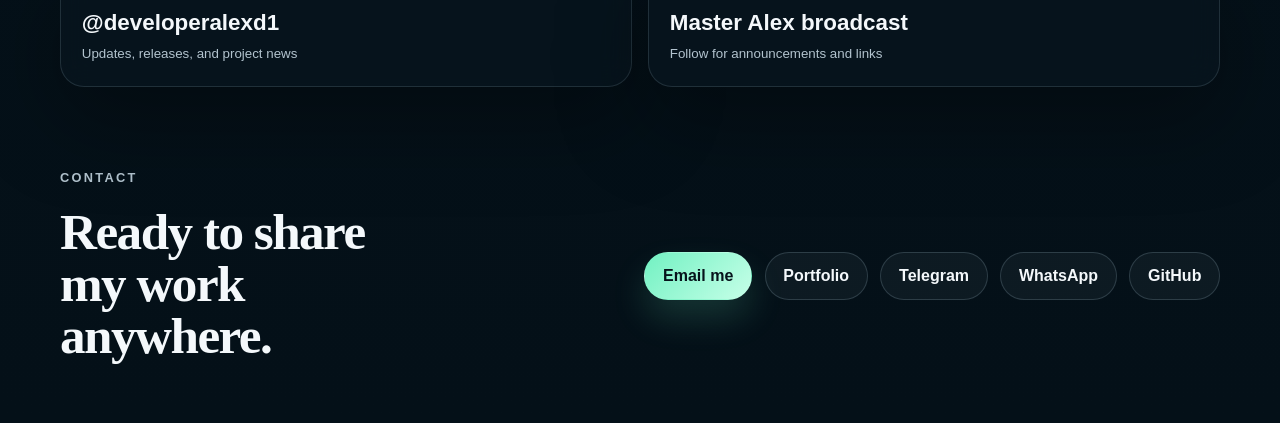
==== commit e038a5ad: "Add LinkBypassor as new work with live link" ====
--- a/index.html
+++ b/index.html
@@ -157,6 +157,22 @@
                         </div>
                     </article>
 
+                    <article class="work-card">
+                        <div class="work-header">
+                            <span class="work-tag">Live website</span>
+                            <span class="work-meta">Bypass tool</span>
+                        </div>
+                        <h3>LinkBypassor</h3>
+                        <p>
+                            A link-shortener bypass service that walks LinkShortX verification steps, countdowns and interstitials in a real headless browser — then hands you the gateway + Telegram link. Paste up to 5 links, batch-process in parallel, and track results with per-device history.
+                        </p>
+                        <div class="work-links">
+                            <a href="https://linkbypassor.onrender.com" target="_blank" rel="noopener noreferrer">Website</a>
+                            <a href="https://t.me/developeralexd1" target="_blank" rel="noopener noreferrer">Telegram</a>
+                            <a href="https://whatsapp.com/channel/0029Vb8fgDa2P59cCnEkWW3I" target="_blank" rel="noopener noreferrer">WhatsApp</a>
+                        </div>
+                    </article>
+
                     <article class="work-card work-card-muted">
                         <div class="work-header">
                             <span class="work-tag">In progress</span>
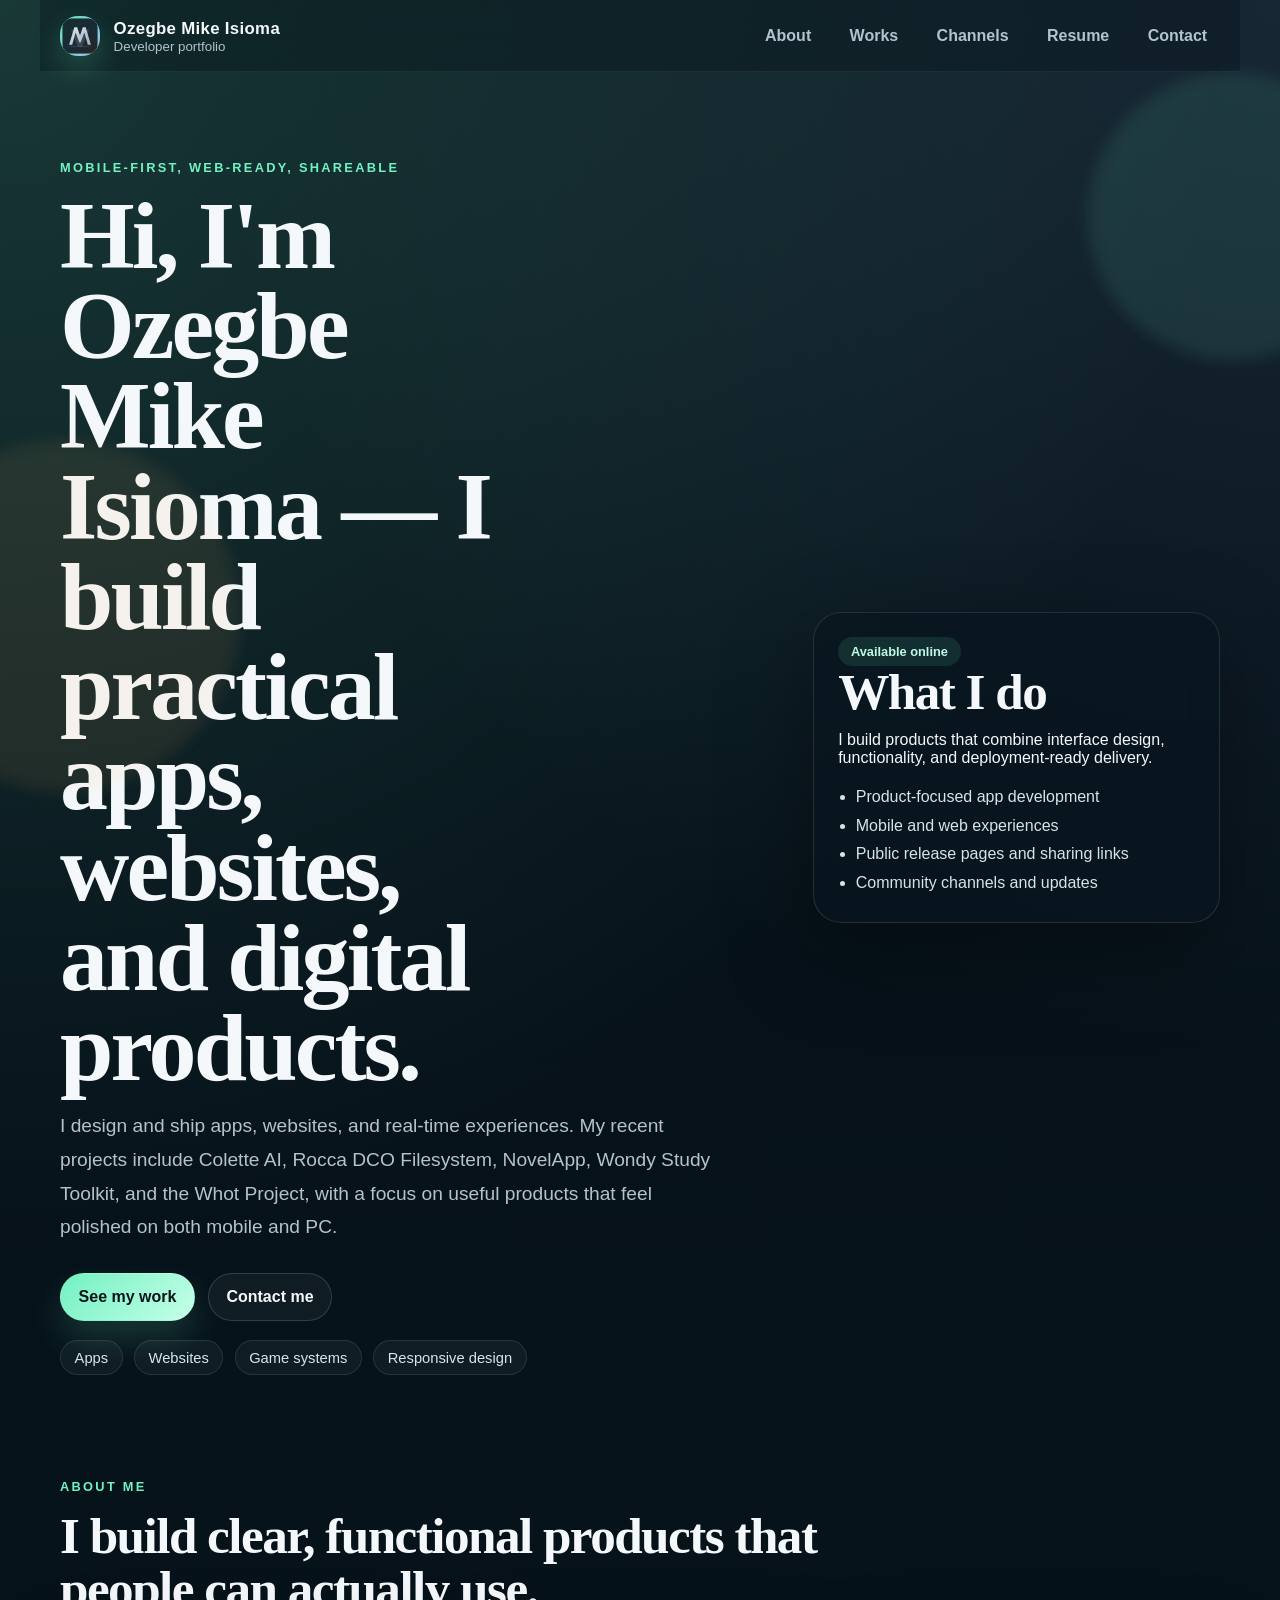
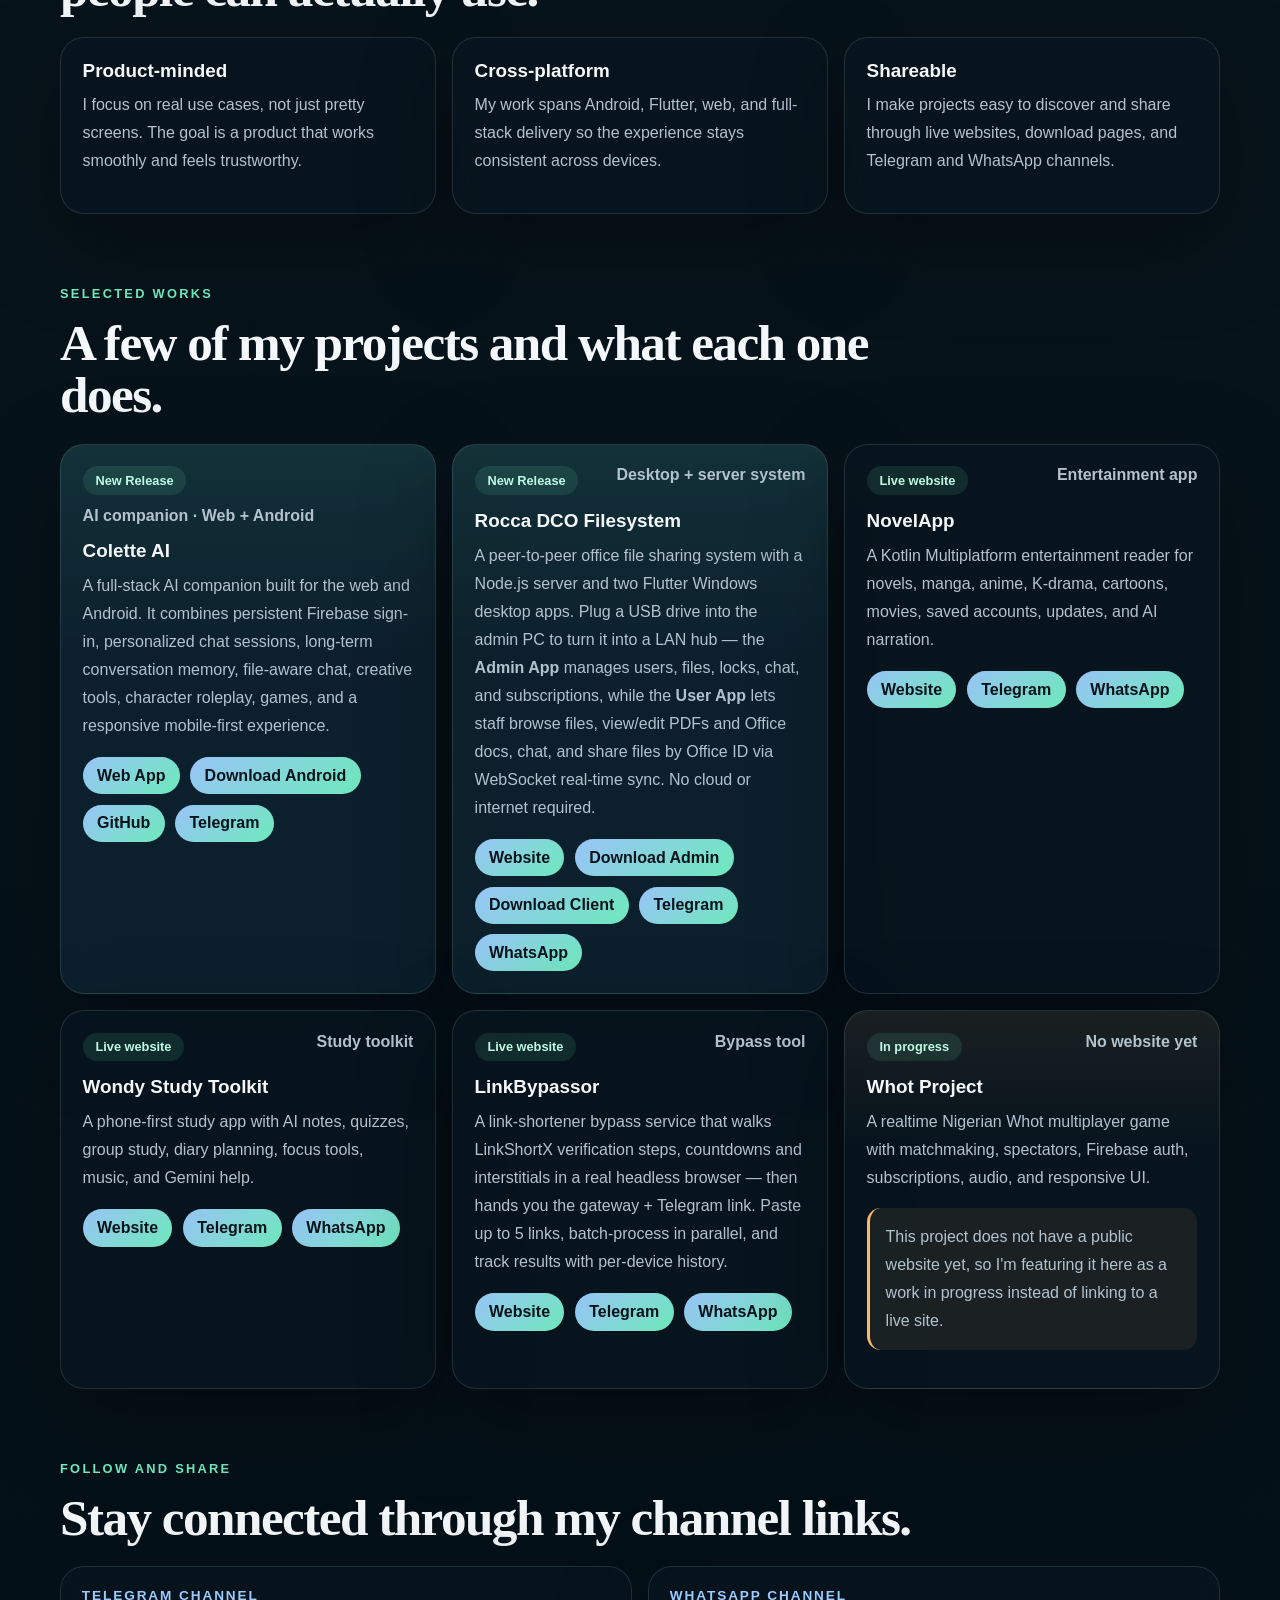
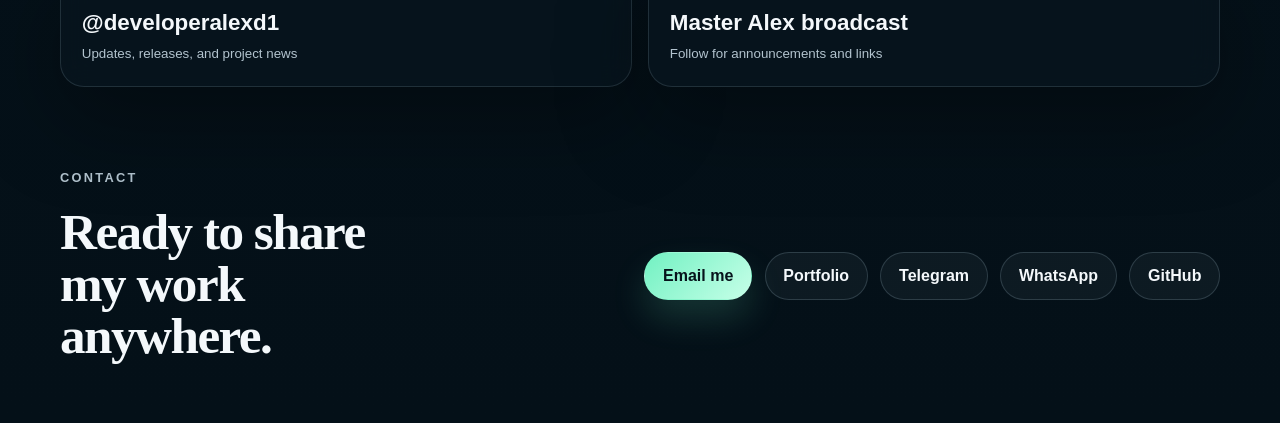
==== commit 1c1129f4: "Add Colette AI to portfolio" ====
--- a/index.html
+++ b/index.html
@@ -6,7 +6,7 @@
     <meta name="viewport" content="width=device-width, initial-scale=1" />
     <meta name="robots" content="index, follow" />
     <meta name="googlebot" content="index, follow" />
-    <meta name="description" content="Ozegbe Mike Isioma builds mobile and web products, including Rocca DCO Filesystem, NovelApp, Wondy Study Toolkit, and the Whot Project." />
+    <meta name="description" content="Ozegbe Mike Isioma builds mobile and web products, including Colette AI, Rocca DCO Filesystem, NovelApp, Wondy Study Toolkit, and the Whot Project." />
     <meta name="author" content="Ozegbe Mike Isioma" />
     <meta name="theme-color" content="#07131b" />
     <meta property="og:title" content="Ozegbe Mike Isioma | Builder of Apps, Websites, and Games" />
@@ -42,7 +42,7 @@
                     <p class="eyebrow">Mobile-first, web-ready, shareable</p>
                     <h1>Hi, I'm Ozegbe Mike Isioma — I build practical apps, websites, and digital products.</h1>
                     <p class="hero-text">
-                        I design and ship apps, websites, and real-time experiences. My recent projects include Rocca DCO Filesystem, NovelApp, Wondy Study Toolkit, and the Whot Project, with a focus on useful products that feel polished on both mobile and PC.
+                        I design and ship apps, websites, and real-time experiences. My recent projects include Colette AI, Rocca DCO Filesystem, NovelApp, Wondy Study Toolkit, and the Whot Project, with a focus on useful products that feel polished on both mobile and PC.
                     </p>
                     <div class="hero-actions">
                         <a class="button button-primary" href="#works">See my work</a>
@@ -105,6 +105,23 @@
                 </div>
 
                 <div class="works-grid">
+                    <article class="work-card work-card-primary">
+                        <div class="work-header">
+                            <span class="work-tag">New Release</span>
+                            <span class="work-meta">AI companion · Web + Android</span>
+                        </div>
+                        <h3>Colette AI</h3>
+                        <p>
+                            A full-stack AI companion built for the web and Android. It combines persistent Firebase sign-in, personalized chat sessions, long-term conversation memory, file-aware chat, creative tools, character roleplay, games, and a responsive mobile-first experience.
+                        </p>
+                        <div class="work-links">
+                            <a href="https://coletteai.netlify.app" target="_blank" rel="noopener noreferrer">Web App</a>
+                            <a href="https://coletteai-backend.onrender.com/ColetteAi.apk" target="_blank" rel="noopener noreferrer">Download Android</a>
+                            <a href="https://github.com/Alex-Leo-Reeves/coletteai" target="_blank" rel="noopener noreferrer">GitHub</a>
+                            <a href="https://t.me/developeralexd1" target="_blank" rel="noopener noreferrer">Telegram</a>
+                        </div>
+                    </article>
+
                     <!-- Rocca DCO Filesystem -->
                     <article class="work-card work-card-primary">
                         <div class="work-header">
@@ -226,4 +243,4 @@
     </div>
 </body>
 
-</html>+</html>
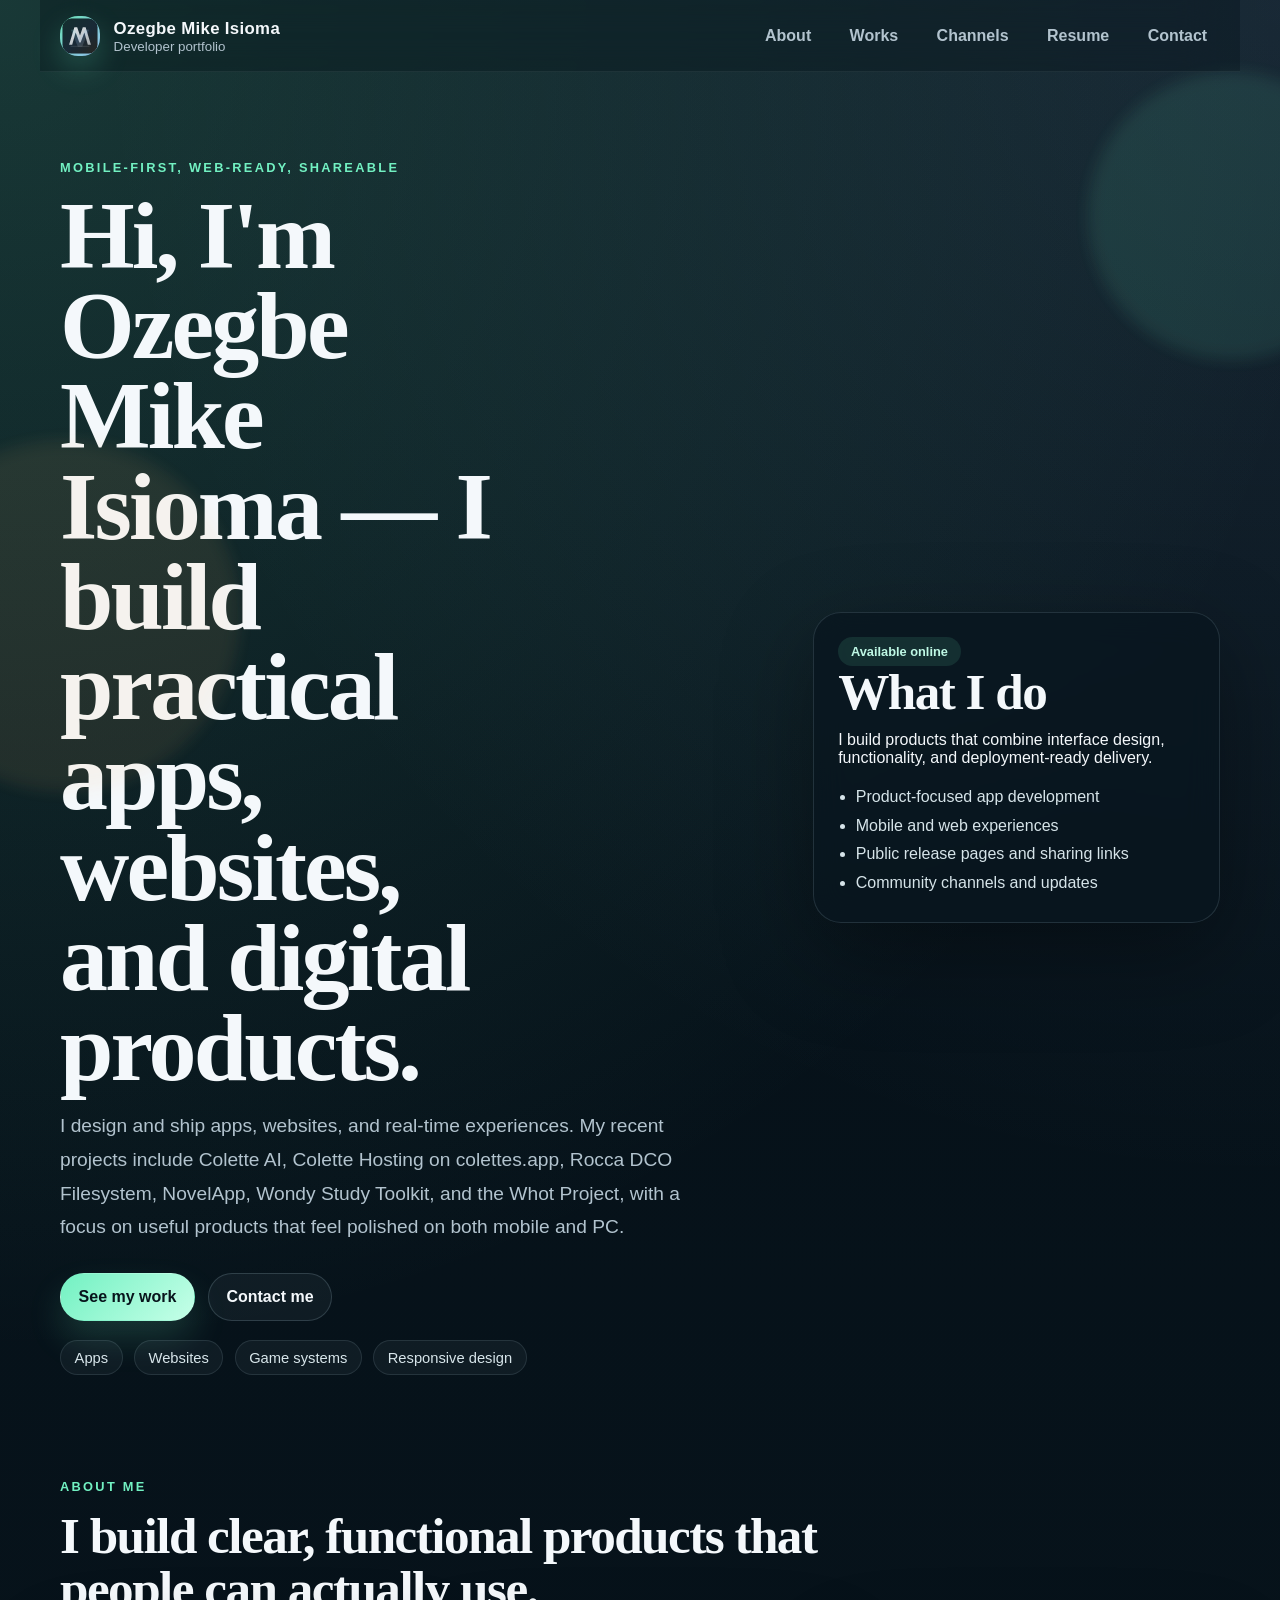
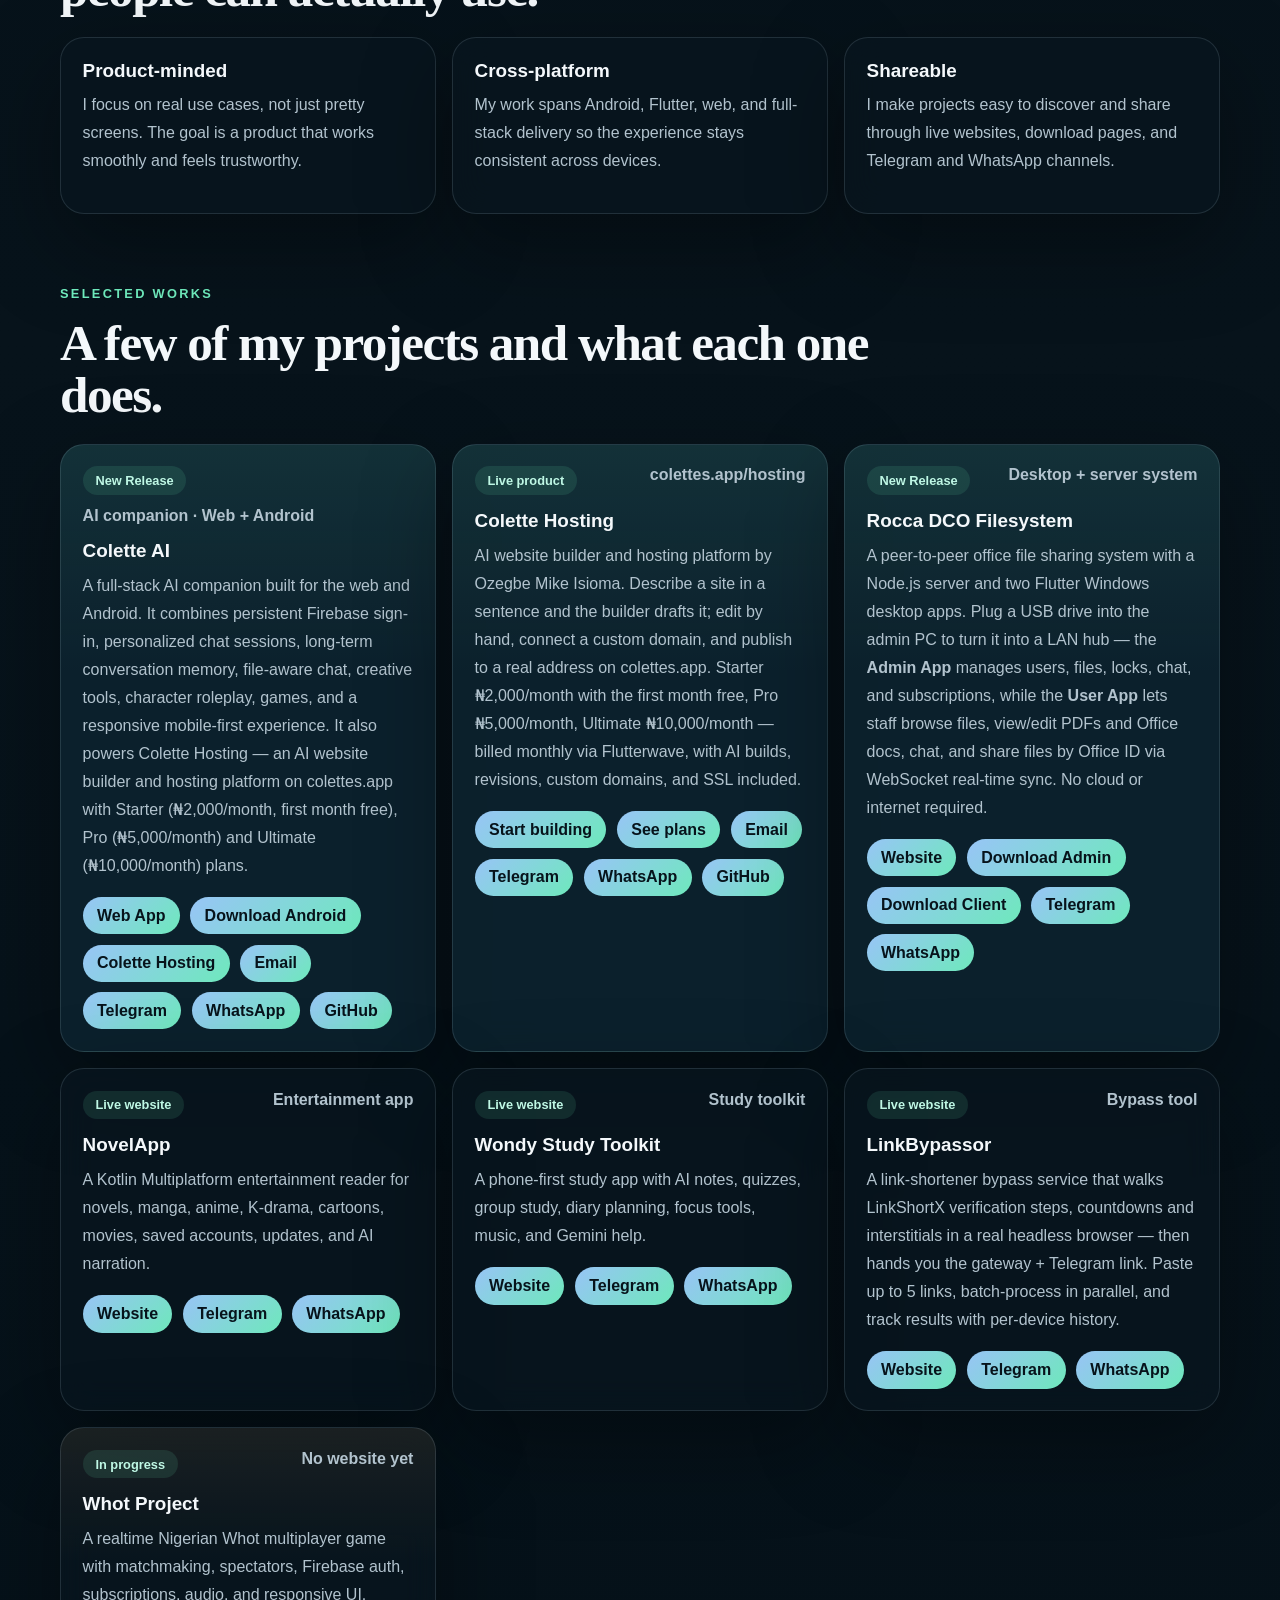
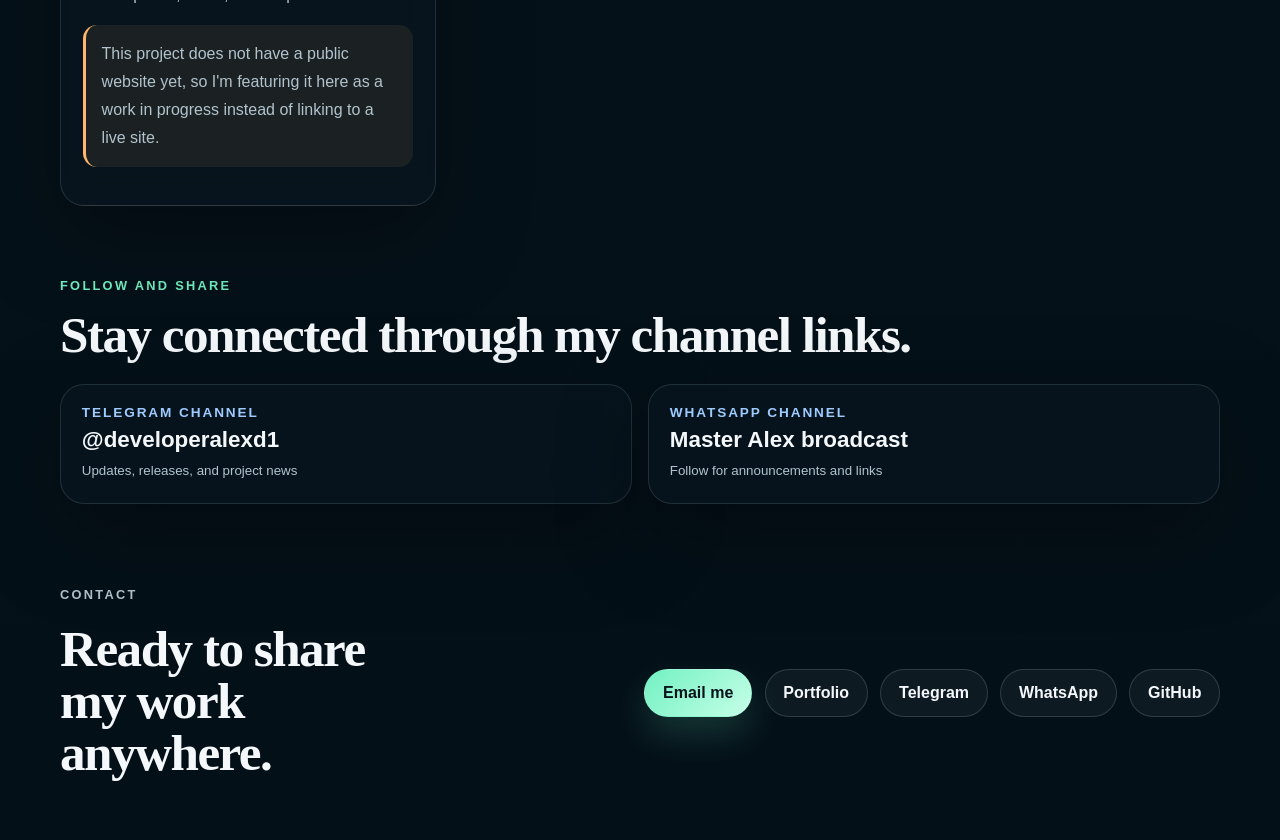
==== commit a6402e4b: "Colette" ====
--- a/index.html
+++ b/index.html
@@ -6,7 +6,7 @@
     <meta name="viewport" content="width=device-width, initial-scale=1" />
     <meta name="robots" content="index, follow" />
     <meta name="googlebot" content="index, follow" />
-    <meta name="description" content="Ozegbe Mike Isioma builds mobile and web products, including Colette AI, Rocca DCO Filesystem, NovelApp, Wondy Study Toolkit, and the Whot Project." />
+    <meta name="description" content="Ozegbe Mike Isioma builds mobile and web products, including Colette AI, Colette Hosting on colettes.app, Rocca DCO Filesystem, NovelApp, Wondy Study Toolkit, and the Whot Project." />
     <meta name="author" content="Ozegbe Mike Isioma" />
     <meta name="theme-color" content="#07131b" />
     <meta property="og:title" content="Ozegbe Mike Isioma | Builder of Apps, Websites, and Games" />
@@ -42,7 +42,7 @@
                     <p class="eyebrow">Mobile-first, web-ready, shareable</p>
                     <h1>Hi, I'm Ozegbe Mike Isioma — I build practical apps, websites, and digital products.</h1>
                     <p class="hero-text">
-                        I design and ship apps, websites, and real-time experiences. My recent projects include Colette AI, Rocca DCO Filesystem, NovelApp, Wondy Study Toolkit, and the Whot Project, with a focus on useful products that feel polished on both mobile and PC.
+                        I design and ship apps, websites, and real-time experiences. My recent projects include Colette AI, Colette Hosting on colettes.app, Rocca DCO Filesystem, NovelApp, Wondy Study Toolkit, and the Whot Project, with a focus on useful products that feel polished on both mobile and PC.
                     </p>
                     <div class="hero-actions">
                         <a class="button button-primary" href="#works">See my work</a>
@@ -112,13 +112,35 @@
                         </div>
                         <h3>Colette AI</h3>
                         <p>
-                            A full-stack AI companion built for the web and Android. It combines persistent Firebase sign-in, personalized chat sessions, long-term conversation memory, file-aware chat, creative tools, character roleplay, games, and a responsive mobile-first experience.
+                            A full-stack AI companion built for the web and Android. It combines persistent Firebase sign-in, personalized chat sessions, long-term conversation memory, file-aware chat, creative tools, character roleplay, games, and a responsive mobile-first experience. It also powers Colette Hosting — an AI website builder and hosting platform on colettes.app with Starter (₦2,000/month, first month free), Pro (₦5,000/month) and Ultimate (₦10,000/month) plans.
                         </p>
                         <div class="work-links">
                             <a href="https://coletteai.netlify.app" target="_blank" rel="noopener noreferrer">Web App</a>
-                            <a href="https://coletteai-backend.onrender.com/ColetteAi.apk" target="_blank" rel="noopener noreferrer">Download Android</a>
+                            <a href="https://coletteai.onrender.com/ColetteAi.apk" target="_blank" rel="noopener noreferrer">Download Android</a>
+                            <a href="https://colettes.app/hosting" target="_blank" rel="noopener noreferrer">Colette Hosting</a>
+                            <a href="mailto:masteralexleoreevesd1@gmail.com">Email</a>
+                            <a href="https://t.me/developeralexd1" target="_blank" rel="noopener noreferrer">Telegram</a>
+                            <a href="https://wa.me/2348071229801" target="_blank" rel="noopener noreferrer">WhatsApp</a>
                             <a href="https://github.com/Alex-Leo-Reeves/coletteai" target="_blank" rel="noopener noreferrer">GitHub</a>
-                            <a href="https://t.me/developeralexd1" target="_blank" rel="noopener noreferrer">Telegram</a>
+                        </div>
+                    </article>
+
+                    <article class="work-card work-card-primary">
+                        <div class="work-header">
+                            <span class="work-tag">Live product</span>
+                            <span class="work-meta">colettes.app/hosting</span>
+                        </div>
+                        <h3>Colette Hosting</h3>
+                        <p>
+                            AI website builder and hosting platform by Ozegbe Mike Isioma. Describe a site in a sentence and the builder drafts it; edit by hand, connect a custom domain, and publish to a real address on colettes.app. Starter ₦2,000/month with the first month free, Pro ₦5,000/month, Ultimate ₦10,000/month — billed monthly via Flutterwave, with AI builds, revisions, custom domains, and SSL included.
+                        </p>
+                        <div class="work-links">
+                            <a href="https://colettes.app/hosting" target="_blank" rel="noopener noreferrer">Start building</a>
+                            <a href="https://colettes.app/hosting" target="_blank" rel="noopener noreferrer">See plans</a>
+                            <a href="mailto:masteralexleoreevesd1@gmail.com">Email</a>
+                            <a href="https://t.me/developeralexd1" target="_blank" rel="noopener noreferrer">Telegram</a>
+                            <a href="https://wa.me/2348071229801" target="_blank" rel="noopener noreferrer">WhatsApp</a>
+                            <a href="https://github.com/Alex-Leo-Reeves" target="_blank" rel="noopener noreferrer">GitHub</a>
                         </div>
                     </article>
 
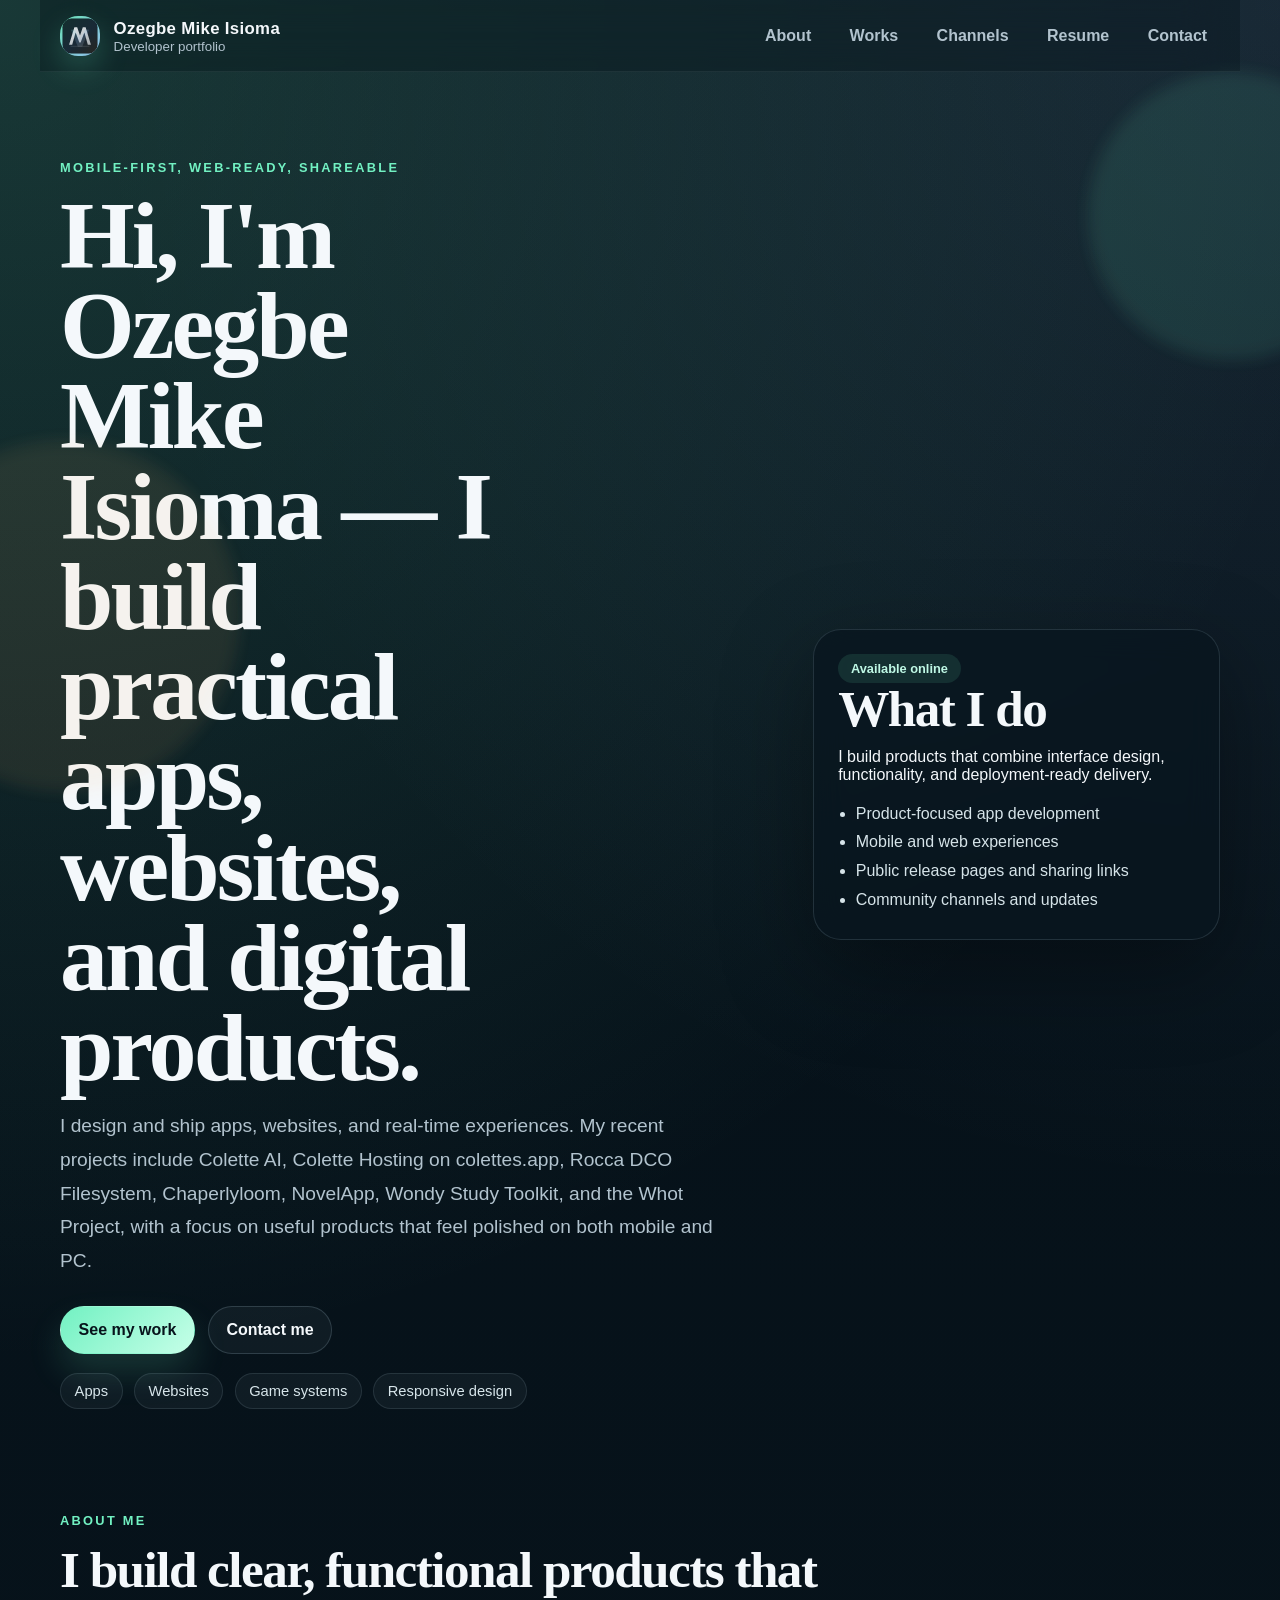
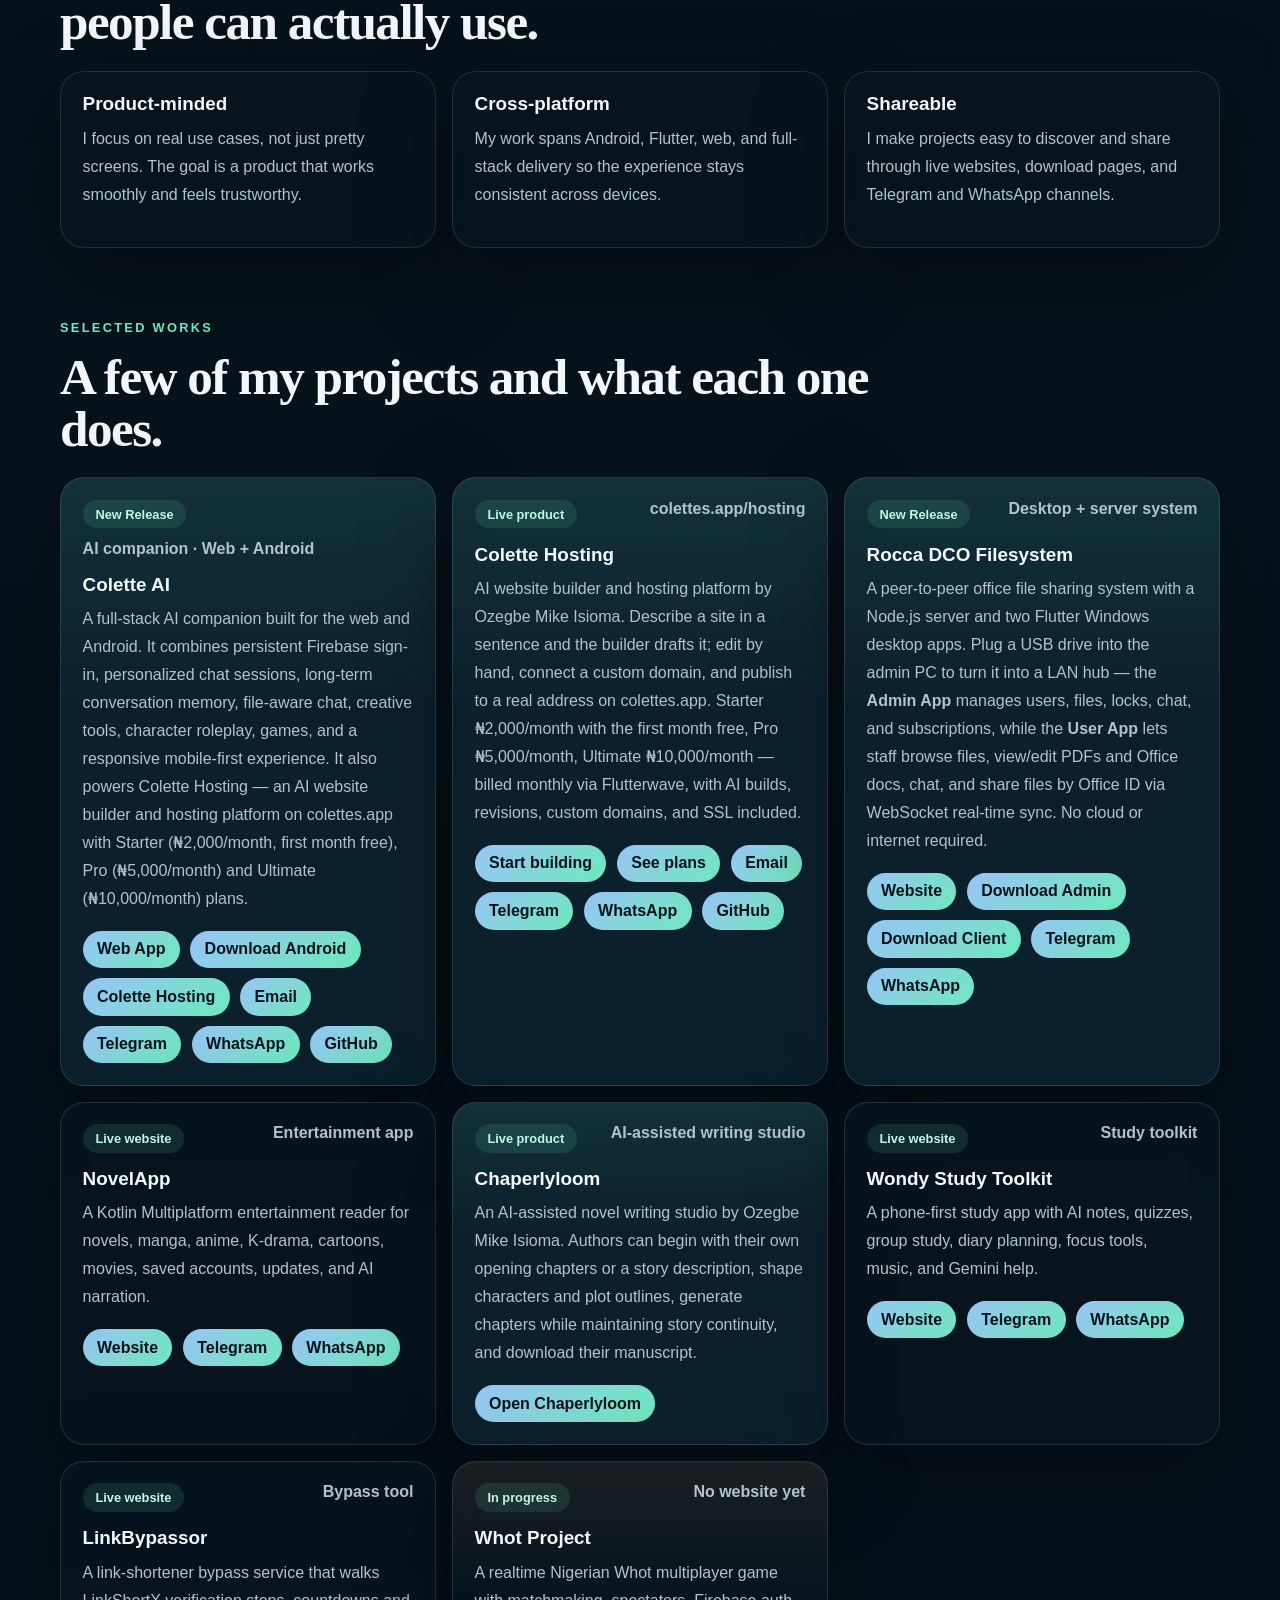
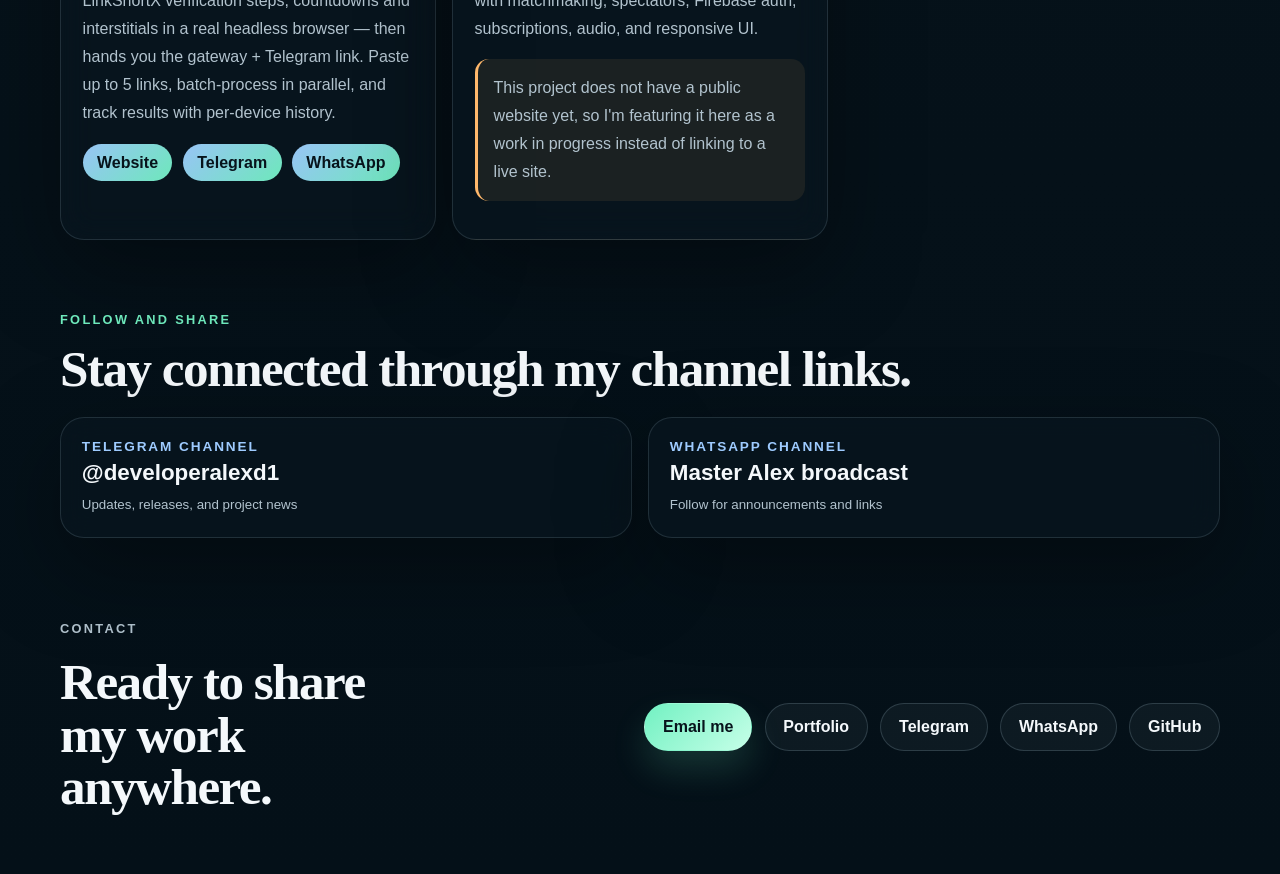
==== commit d70a3439: "Add Chaperlyloom to developer portfolio" ====
--- a/index.html
+++ b/index.html
@@ -42,7 +42,7 @@
                     <p class="eyebrow">Mobile-first, web-ready, shareable</p>
                     <h1>Hi, I'm Ozegbe Mike Isioma — I build practical apps, websites, and digital products.</h1>
                     <p class="hero-text">
-                        I design and ship apps, websites, and real-time experiences. My recent projects include Colette AI, Colette Hosting on colettes.app, Rocca DCO Filesystem, NovelApp, Wondy Study Toolkit, and the Whot Project, with a focus on useful products that feel polished on both mobile and PC.
+                        I design and ship apps, websites, and real-time experiences. My recent projects include Colette AI, Colette Hosting on colettes.app, Rocca DCO Filesystem, Chaperlyloom, NovelApp, Wondy Study Toolkit, and the Whot Project, with a focus on useful products that feel polished on both mobile and PC.
                     </p>
                     <div class="hero-actions">
                         <a class="button button-primary" href="#works">See my work</a>
@@ -177,6 +177,20 @@
                             <a href="https://novelapp1.onrender.com" target="_blank" rel="noopener noreferrer">Website</a>
                             <a href="https://t.me/developeralexd1" target="_blank" rel="noopener noreferrer">Telegram</a>
                             <a href="https://whatsapp.com/channel/0029Vb8fgDa2P59cCnEkWW3I" target="_blank" rel="noopener noreferrer">WhatsApp</a>
+                        </div>
+                    </article>
+
+                    <article class="work-card work-card-primary">
+                        <div class="work-header">
+                            <span class="work-tag">Live product</span>
+                            <span class="work-meta">AI-assisted writing studio</span>
+                        </div>
+                        <h3>Chaperlyloom</h3>
+                        <p>
+                            An AI-assisted novel writing studio by Ozegbe Mike Isioma. Authors can begin with their own opening chapters or a story description, shape characters and plot outlines, generate chapters while maintaining story continuity, and download their manuscript.
+                        </p>
+                        <div class="work-links">
+                            <a href="https://chapterlyloom.onrender.com" target="_blank" rel="noopener noreferrer">Open Chaperlyloom</a>
                         </div>
                     </article>
 
